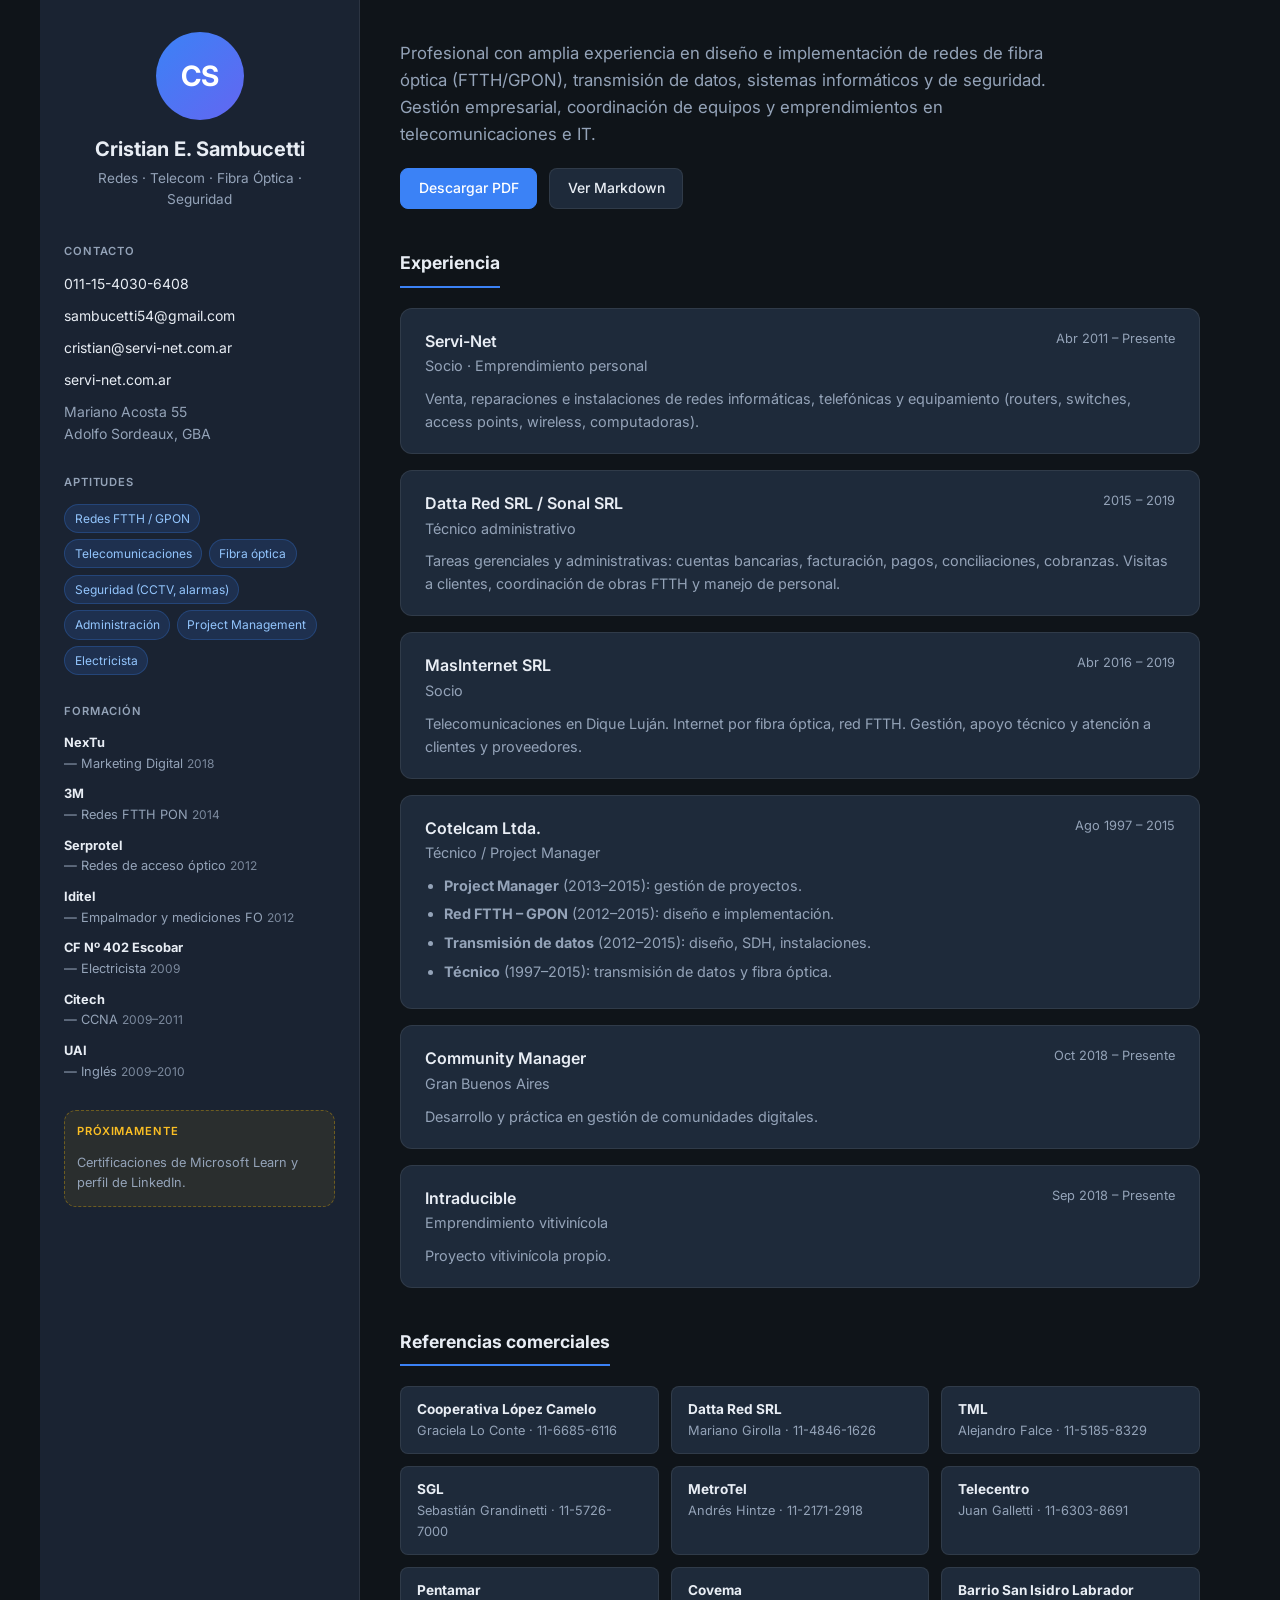
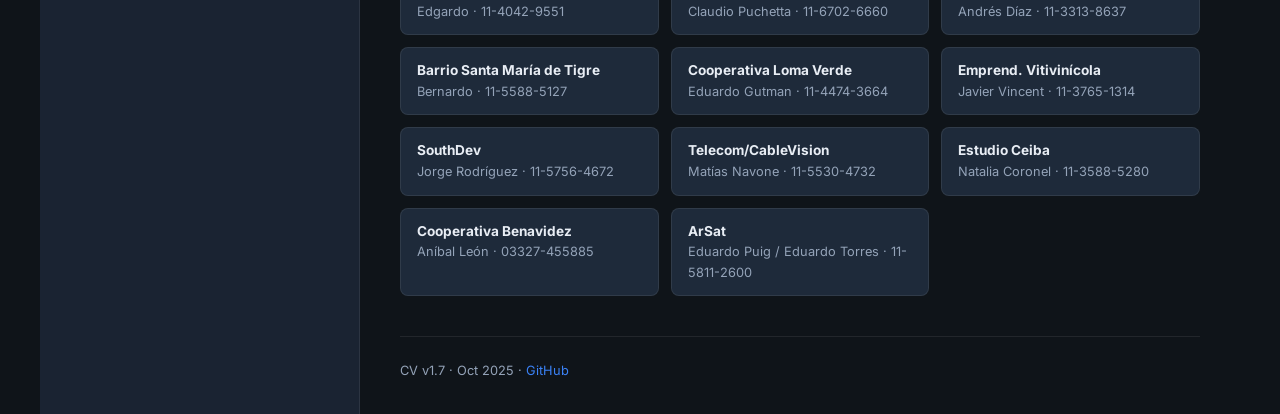
==== index.html @ 545d020e "Inicializar CV web con contenido del PDF v1.7. Sitio estático, Markdown fuente y workflow de GitHub " ====
<!DOCTYPE html>
<html lang="es">
<head>
  <meta charset="UTF-8">
  <meta name="viewport" content="width=device-width, initial-scale=1.0">
  <meta name="description" content="Curriculum Vitae de Cristian E. Sambucetti — Redes, Telecomunicaciones, Fibra Óptica">
  <title>Cristian E. Sambucetti — CV</title>
  <link rel="preconnect" href="https://fonts.googleapis.com">
  <link rel="preconnect" href="https://fonts.gstatic.com" crossorigin>
  <link href="https://fonts.googleapis.com/css2?family=Inter:wght@400;500;600;700&display=swap" rel="stylesheet">
  <link rel="stylesheet" href="styles.css">
</head>
<body>
  <div class="page">
    <aside class="sidebar">
      <header class="profile">
        <div class="avatar" aria-hidden="true">CS</div>
        <h1>Cristian E. Sambucetti</h1>
        <p class="tagline">Redes · Telecom · Fibra Óptica · Seguridad</p>
      </header>

      <section class="block">
        <h2>Contacto</h2>
        <ul class="contact-list">
          <li><a href="tel:+541140306408">011-15-4030-6408</a></li>
          <li><a href="mailto:sambucetti54@gmail.com">sambucetti54@gmail.com</a></li>
          <li><a href="mailto:cristian@servi-net.com.ar">cristian@servi-net.com.ar</a></li>
          <li><a href="https://www.servi-net.com.ar" target="_blank" rel="noopener">servi-net.com.ar</a></li>
          <li>Mariano Acosta 55<br>Adolfo Sordeaux, GBA</li>
        </ul>
      </section>

      <section class="block">
        <h2>Aptitudes</h2>
        <ul class="tags">
          <li>Redes FTTH / GPON</li>
          <li>Telecomunicaciones</li>
          <li>Fibra óptica</li>
          <li>Seguridad (CCTV, alarmas)</li>
          <li>Administración</li>
          <li>Project Management</li>
          <li>Electricista</li>
        </ul>
      </section>

      <section class="block">
        <h2>Formación</h2>
        <ul class="edu-list">
          <li><strong>NexTu</strong> — Marketing Digital <span>2018</span></li>
          <li><strong>3M</strong> — Redes FTTH PON <span>2014</span></li>
          <li><strong>Serprotel</strong> — Redes de acceso óptico <span>2012</span></li>
          <li><strong>Iditel</strong> — Empalmador y mediciones FO <span>2012</span></li>
          <li><strong>CF Nº 402 Escobar</strong> — Electricista <span>2009</span></li>
          <li><strong>Citech</strong> — CCNA <span>2009–2011</span></li>
          <li><strong>UAI</strong> — Inglés <span>2009–2010</span></li>
        </ul>
      </section>

      <section class="block pending">
        <h2>Próximamente</h2>
        <p class="note">Certificaciones de Microsoft Learn y perfil de LinkedIn.</p>
      </section>
    </aside>

    <main class="content">
      <section class="hero">
        <p class="lead">
          Profesional con amplia experiencia en diseño e implementación de redes de fibra óptica (FTTH/GPON),
          transmisión de datos, sistemas informáticos y de seguridad. Gestión empresarial, coordinación de
          equipos y emprendimientos en telecomunicaciones e IT.
        </p>
        <div class="actions">
          <a class="btn primary" href="docs/CV-Sambucetti-Cristian-v1.7.pdf" download>Descargar PDF</a>
          <a class="btn" href="cv.md">Ver Markdown</a>
        </div>
      </section>

      <section>
        <h2>Experiencia</h2>

        <article class="job">
          <div class="job-header">
            <div>
              <h3>Servi-Net</h3>
              <p class="role">Socio · Emprendimiento personal</p>
            </div>
            <time>Abr 2011 – Presente</time>
          </div>
          <p>Venta, reparaciones e instalaciones de redes informáticas, telefónicas y equipamiento (routers, switches, access points, wireless, computadoras).</p>
        </article>

        <article class="job">
          <div class="job-header">
            <div>
              <h3>Datta Red SRL / Sonal SRL</h3>
              <p class="role">Técnico administrativo</p>
            </div>
            <time>2015 – 2019</time>
          </div>
          <p>Tareas gerenciales y administrativas: cuentas bancarias, facturación, pagos, conciliaciones, cobranzas. Visitas a clientes, coordinación de obras FTTH y manejo de personal.</p>
        </article>

        <article class="job">
          <div class="job-header">
            <div>
              <h3>MasInternet SRL</h3>
              <p class="role">Socio</p>
            </div>
            <time>Abr 2016 – 2019</time>
          </div>
          <p>Telecomunicaciones en Dique Luján. Internet por fibra óptica, red FTTH. Gestión, apoyo técnico y atención a clientes y proveedores.</p>
        </article>

        <article class="job">
          <div class="job-header">
            <div>
              <h3>Cotelcam Ltda.</h3>
              <p class="role">Técnico / Project Manager</p>
            </div>
            <time>Ago 1997 – 2015</time>
          </div>
          <ul>
            <li><strong>Project Manager</strong> (2013–2015): gestión de proyectos.</li>
            <li><strong>Red FTTH – GPON</strong> (2012–2015): diseño e implementación.</li>
            <li><strong>Transmisión de datos</strong> (2012–2015): diseño, SDH, instalaciones.</li>
            <li><strong>Técnico</strong> (1997–2015): transmisión de datos y fibra óptica.</li>
          </ul>
        </article>

        <article class="job">
          <div class="job-header">
            <div>
              <h3>Community Manager</h3>
              <p class="role">Gran Buenos Aires</p>
            </div>
            <time>Oct 2018 – Presente</time>
          </div>
          <p>Desarrollo y práctica en gestión de comunidades digitales.</p>
        </article>

        <article class="job">
          <div class="job-header">
            <div>
              <h3>Intraducible</h3>
              <p class="role">Emprendimiento vitivinícola</p>
            </div>
            <time>Sep 2018 – Presente</time>
          </div>
          <p>Proyecto vitivinícola propio.</p>
        </article>
      </section>

      <section>
        <h2>Referencias comerciales</h2>
        <div class="refs-grid">
          <div><strong>Cooperativa López Camelo</strong><br>Graciela Lo Conte · 11-6685-6116</div>
          <div><strong>Datta Red SRL</strong><br>Mariano Girolla · 11-4846-1626</div>
          <div><strong>TML</strong><br>Alejandro Falce · 11-5185-8329</div>
          <div><strong>SGL</strong><br>Sebastián Grandinetti · 11-5726-7000</div>
          <div><strong>MetroTel</strong><br>Andrés Hintze · 11-2171-2918</div>
          <div><strong>Telecentro</strong><br>Juan Galletti · 11-6303-8691</div>
          <div><strong>Pentamar</strong><br>Edgardo · 11-4042-9551</div>
          <div><strong>Covema</strong><br>Claudio Puchetta · 11-6702-6660</div>
          <div><strong>Barrio San Isidro Labrador</strong><br>Andrés Díaz · 11-3313-8637</div>
          <div><strong>Barrio Santa María de Tigre</strong><br>Bernardo · 11-5588-5127</div>
          <div><strong>Cooperativa Loma Verde</strong><br>Eduardo Gutman · 11-4474-3664</div>
          <div><strong>Emprend. Vitivinícola</strong><br>Javier Vincent · 11-3765-1314</div>
          <div><strong>SouthDev</strong><br>Jorge Rodríguez · 11-5756-4672</div>
          <div><strong>Telecom/CableVision</strong><br>Matías Navone · 11-5530-4732</div>
          <div><strong>Estudio Ceiba</strong><br>Natalia Coronel · 11-3588-5280</div>
          <div><strong>Cooperativa Benavidez</strong><br>Aníbal León · 03327-455885</div>
          <div><strong>ArSat</strong><br>Eduardo Puig / Eduardo Torres · 11-5811-2600</div>
        </div>
      </section>

      <footer>
        <p>CV v1.7 · Oct 2025 · <a href="https://github.com/Servi-Net22/cv">GitHub</a></p>
      </footer>
    </main>
  </div>
</body>
</html>
---- styles.css ----
:root {
  --bg: #0f1419;
  --sidebar: #1a2332;
  --card: #1e2a3a;
  --text: #e8edf4;
  --muted: #94a3b8;
  --accent: #3b82f6;
  --accent-soft: rgba(59, 130, 246, 0.15);
  --border: rgba(255, 255, 255, 0.08);
  --radius: 12px;
}

* {
  box-sizing: border-box;
  margin: 0;
  padding: 0;
}

body {
  font-family: 'Inter', system-ui, -apple-system, sans-serif;
  background: var(--bg);
  color: var(--text);
  line-height: 1.6;
  min-height: 100vh;
}

a {
  color: var(--accent);
  text-decoration: none;
}

a:hover {
  text-decoration: underline;
}

.page {
  display: grid;
  grid-template-columns: 320px 1fr;
  min-height: 100vh;
  max-width: 1200px;
  margin: 0 auto;
}

.sidebar {
  background: var(--sidebar);
  padding: 2rem 1.5rem;
  border-right: 1px solid var(--border);
}

.profile {
  text-align: center;
  margin-bottom: 2rem;
}

.avatar {
  width: 88px;
  height: 88px;
  border-radius: 50%;
  background: linear-gradient(135deg, var(--accent), #6366f1);
  display: flex;
  align-items: center;
  justify-content: center;
  font-size: 1.75rem;
  font-weight: 700;
  margin: 0 auto 1rem;
  color: #fff;
}

.profile h1 {
  font-size: 1.25rem;
  font-weight: 700;
  line-height: 1.3;
}

.tagline {
  color: var(--muted);
  font-size: 0.85rem;
  margin-top: 0.35rem;
}

.block {
  margin-bottom: 1.75rem;
}

.block h2 {
  font-size: 0.7rem;
  text-transform: uppercase;
  letter-spacing: 0.08em;
  color: var(--muted);
  margin-bottom: 0.75rem;
  font-weight: 600;
}

.contact-list {
  list-style: none;
  font-size: 0.875rem;
}

.contact-list li {
  margin-bottom: 0.6rem;
  color: var(--muted);
}

.contact-list a {
  color: var(--text);
}

.tags {
  list-style: none;
  display: flex;
  flex-wrap: wrap;
  gap: 0.4rem;
}

.tags li {
  background: var(--accent-soft);
  color: #93c5fd;
  font-size: 0.75rem;
  padding: 0.25rem 0.6rem;
  border-radius: 999px;
  border: 1px solid rgba(59, 130, 246, 0.25);
}

.edu-list {
  list-style: none;
  font-size: 0.8rem;
}

.edu-list li {
  margin-bottom: 0.65rem;
  color: var(--muted);
}

.edu-list strong {
  color: var(--text);
  display: block;
}

.edu-list span {
  font-size: 0.75rem;
  opacity: 0.8;
}

.pending {
  padding: 0.75rem;
  background: rgba(234, 179, 8, 0.08);
  border: 1px dashed rgba(234, 179, 8, 0.35);
  border-radius: var(--radius);
}

.pending h2 {
  color: #fbbf24;
}

.note {
  font-size: 0.8rem;
  color: var(--muted);
}

.content {
  padding: 2.5rem 2.5rem 2rem;
}

.hero {
  margin-bottom: 2.5rem;
}

.lead {
  font-size: 1.05rem;
  color: var(--muted);
  max-width: 60ch;
  margin-bottom: 1.25rem;
}

.actions {
  display: flex;
  gap: 0.75rem;
  flex-wrap: wrap;
}

.btn {
  display: inline-block;
  padding: 0.55rem 1.1rem;
  border-radius: 8px;
  font-size: 0.875rem;
  font-weight: 500;
  border: 1px solid var(--border);
  color: var(--text);
  background: var(--card);
}

.btn:hover {
  background: #253347;
  text-decoration: none;
}

.btn.primary {
  background: var(--accent);
  border-color: var(--accent);
  color: #fff;
}

.btn.primary:hover {
  background: #2563eb;
}

.content > section {
  margin-bottom: 2.5rem;
}

.content h2 {
  font-size: 1.1rem;
  font-weight: 700;
  margin-bottom: 1.25rem;
  padding-bottom: 0.5rem;
  border-bottom: 2px solid var(--accent);
  display: inline-block;
}

.job {
  background: var(--card);
  border: 1px solid var(--border);
  border-radius: var(--radius);
  padding: 1.25rem 1.5rem;
  margin-bottom: 1rem;
}

.job-header {
  display: flex;
  justify-content: space-between;
  align-items: flex-start;
  gap: 1rem;
  margin-bottom: 0.6rem;
}

.job h3 {
  font-size: 1rem;
  font-weight: 600;
}

.role {
  font-size: 0.85rem;
  color: var(--muted);
}

time {
  font-size: 0.8rem;
  color: var(--muted);
  white-space: nowrap;
  flex-shrink: 0;
}

.job p,
.job ul {
  font-size: 0.9rem;
  color: var(--muted);
}

.job ul {
  padding-left: 1.2rem;
}

.job li {
  margin-bottom: 0.35rem;
}

.refs-grid {
  display: grid;
  grid-template-columns: repeat(auto-fill, minmax(220px, 1fr));
  gap: 0.75rem;
}

.refs-grid div {
  background: var(--card);
  border: 1px solid var(--border);
  border-radius: 8px;
  padding: 0.75rem 1rem;
  font-size: 0.8rem;
  color: var(--muted);
}

.refs-grid strong {
  color: var(--text);
  font-size: 0.85rem;
}

footer {
  margin-top: 2rem;
  padding-top: 1.5rem;
  border-top: 1px solid var(--border);
  font-size: 0.8rem;
  color: var(--muted);
}

@media (max-width: 860px) {
  .page {
    grid-template-columns: 1fr;
  }

  .sidebar {
    border-right: none;
    border-bottom: 1px solid var(--border);
  }

  .content {
    padding: 1.5rem;
  }

  .job-header {
    flex-direction: column;
  }
}

@media print {
  body {
    background: #fff;
    color: #111;
  }

  .sidebar {
    background: #f8fafc;
    color: #111;
  }

  .job,
  .refs-grid div {
    break-inside: avoid;
  }

  .actions {
    display: none;
  }
}
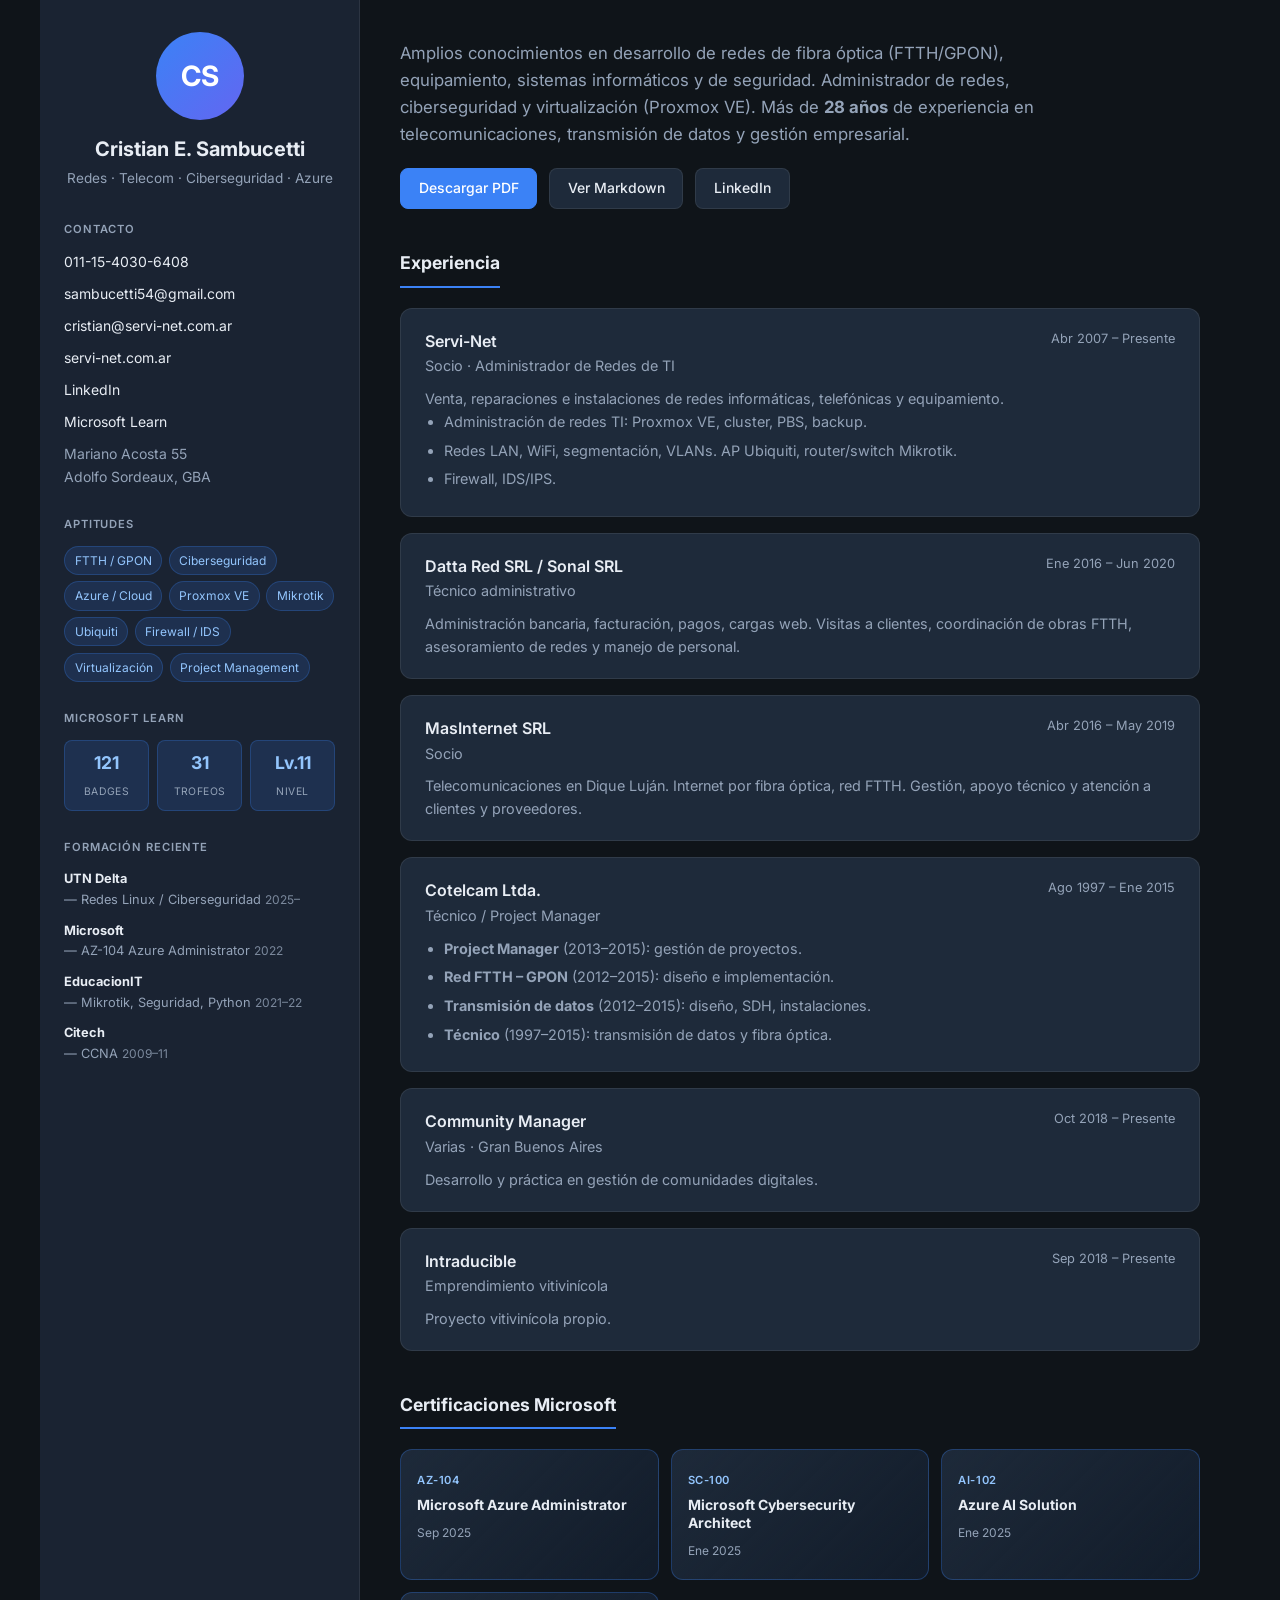
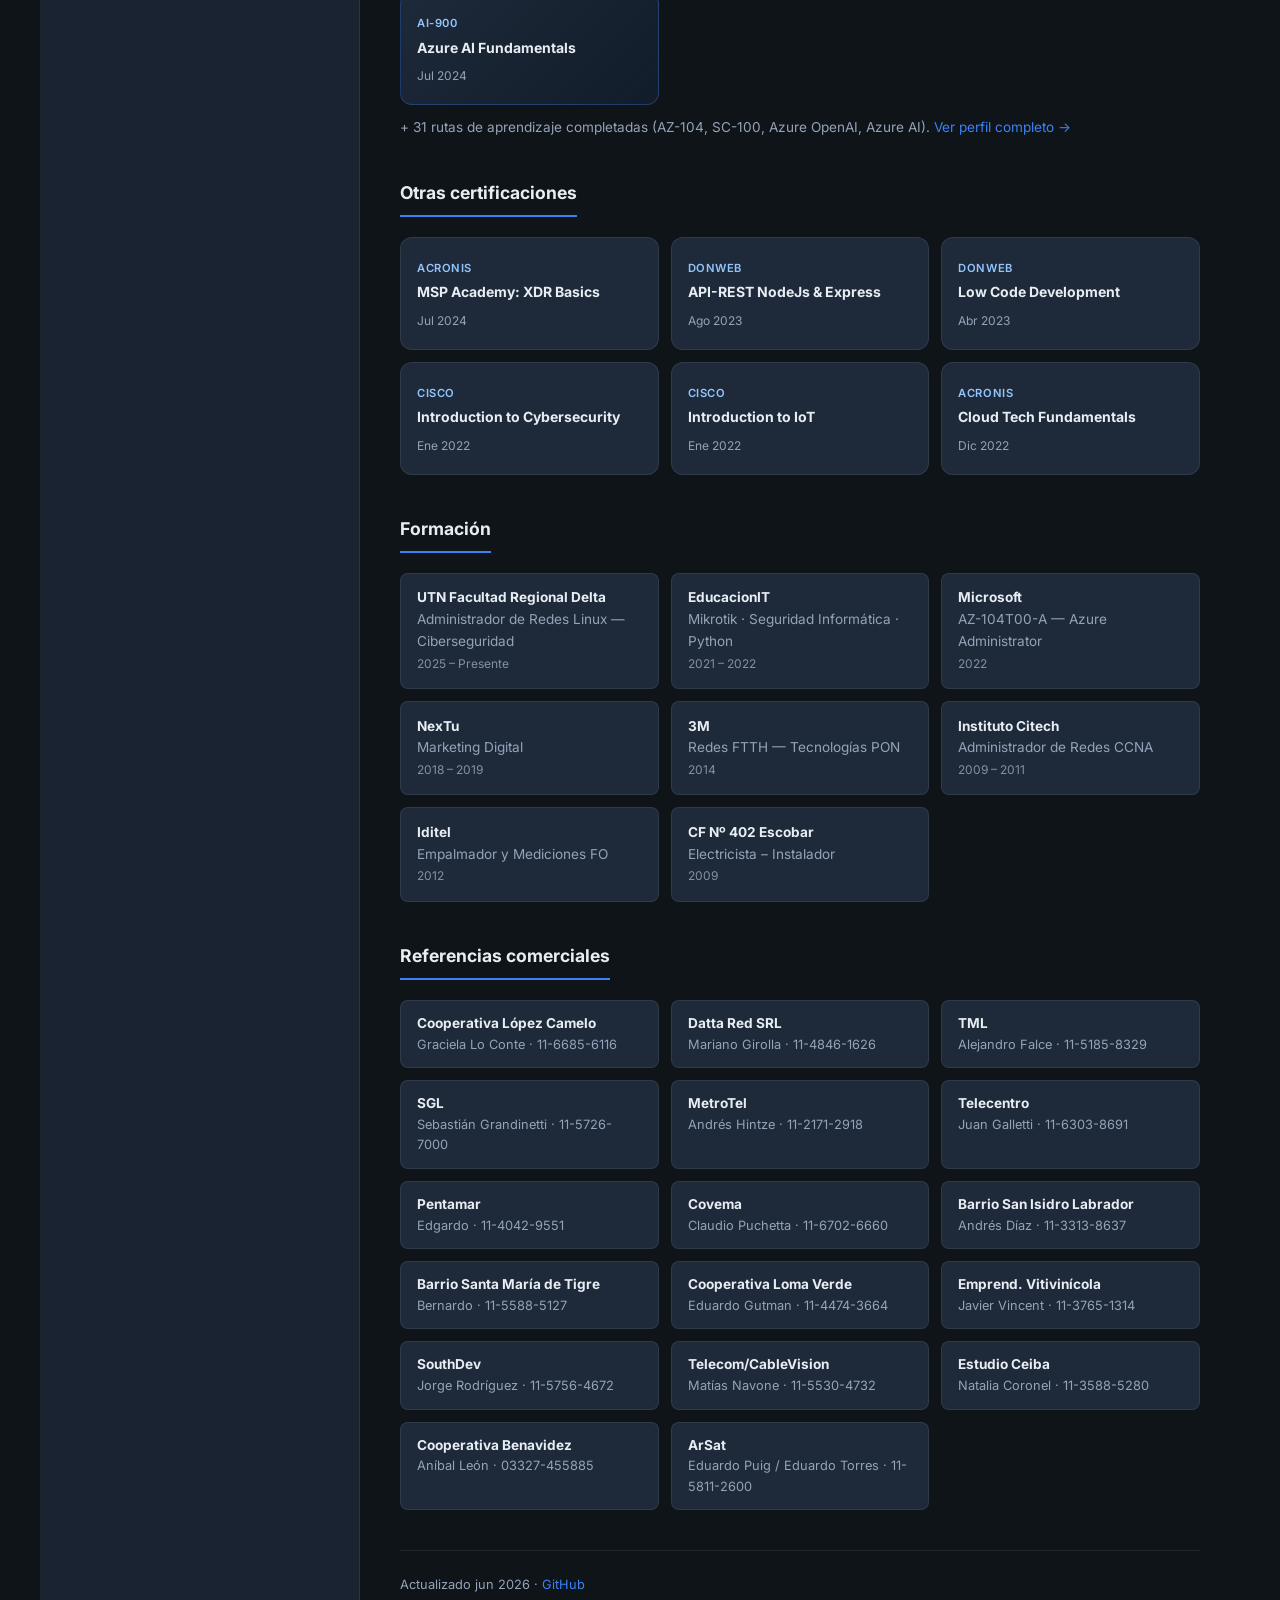
==== commit 1235de2b: "Actualizar CV con datos de LinkedIn y Microsoft Learn. Incluye experiencia corregida, certificacione" ====
--- a/index.html
+++ b/index.html
@@ -3,7 +3,7 @@
 <head>
   <meta charset="UTF-8">
   <meta name="viewport" content="width=device-width, initial-scale=1.0">
-  <meta name="description" content="Curriculum Vitae de Cristian E. Sambucetti — Redes, Telecomunicaciones, Fibra Óptica">
+  <meta name="description" content="Curriculum Vitae de Cristian E. Sambucetti — Redes, Telecomunicaciones, Ciberseguridad, Azure">
   <title>Cristian E. Sambucetti — CV</title>
   <link rel="preconnect" href="https://fonts.googleapis.com">
   <link rel="preconnect" href="https://fonts.gstatic.com" crossorigin>
@@ -16,7 +16,7 @@
       <header class="profile">
         <div class="avatar" aria-hidden="true">CS</div>
         <h1>Cristian E. Sambucetti</h1>
-        <p class="tagline">Redes · Telecom · Fibra Óptica · Seguridad</p>
+        <p class="tagline">Redes · Telecom · Ciberseguridad · Azure</p>
       </header>
 
       <section class="block">
@@ -26,6 +26,8 @@
           <li><a href="mailto:sambucetti54@gmail.com">sambucetti54@gmail.com</a></li>
           <li><a href="mailto:cristian@servi-net.com.ar">cristian@servi-net.com.ar</a></li>
           <li><a href="https://www.servi-net.com.ar" target="_blank" rel="noopener">servi-net.com.ar</a></li>
+          <li><a href="https://www.linkedin.com/in/cristian-sambucetti-06586041/" target="_blank" rel="noopener">LinkedIn</a></li>
+          <li><a href="https://learn.microsoft.com/en-us/users/cristiansambucetti-1526/credentials" target="_blank" rel="noopener">Microsoft Learn</a></li>
           <li>Mariano Acosta 55<br>Adolfo Sordeaux, GBA</li>
         </ul>
       </section>
@@ -33,45 +35,50 @@
       <section class="block">
         <h2>Aptitudes</h2>
         <ul class="tags">
-          <li>Redes FTTH / GPON</li>
-          <li>Telecomunicaciones</li>
-          <li>Fibra óptica</li>
-          <li>Seguridad (CCTV, alarmas)</li>
-          <li>Administración</li>
+          <li>FTTH / GPON</li>
+          <li>Ciberseguridad</li>
+          <li>Azure / Cloud</li>
+          <li>Proxmox VE</li>
+          <li>Mikrotik</li>
+          <li>Ubiquiti</li>
+          <li>Firewall / IDS</li>
+          <li>Virtualización</li>
           <li>Project Management</li>
-          <li>Electricista</li>
         </ul>
       </section>
 
+      <section class="block ms-stats">
+        <h2>Microsoft Learn</h2>
+        <div class="stats-row">
+          <div><strong>121</strong><span>Badges</span></div>
+          <div><strong>31</strong><span>Trofeos</span></div>
+          <div><strong>Lv.11</strong><span>Nivel</span></div>
+        </div>
+      </section>
+
       <section class="block">
-        <h2>Formación</h2>
+        <h2>Formación reciente</h2>
         <ul class="edu-list">
-          <li><strong>NexTu</strong> — Marketing Digital <span>2018</span></li>
-          <li><strong>3M</strong> — Redes FTTH PON <span>2014</span></li>
-          <li><strong>Serprotel</strong> — Redes de acceso óptico <span>2012</span></li>
-          <li><strong>Iditel</strong> — Empalmador y mediciones FO <span>2012</span></li>
-          <li><strong>CF Nº 402 Escobar</strong> — Electricista <span>2009</span></li>
-          <li><strong>Citech</strong> — CCNA <span>2009–2011</span></li>
-          <li><strong>UAI</strong> — Inglés <span>2009–2010</span></li>
+          <li><strong>UTN Delta</strong> — Redes Linux / Ciberseguridad <span>2025–</span></li>
+          <li><strong>Microsoft</strong> — AZ-104 Azure Administrator <span>2022</span></li>
+          <li><strong>EducacionIT</strong> — Mikrotik, Seguridad, Python <span>2021–22</span></li>
+          <li><strong>Citech</strong> — CCNA <span>2009–11</span></li>
         </ul>
-      </section>
-
-      <section class="block pending">
-        <h2>Próximamente</h2>
-        <p class="note">Certificaciones de Microsoft Learn y perfil de LinkedIn.</p>
       </section>
     </aside>
 
     <main class="content">
       <section class="hero">
         <p class="lead">
-          Profesional con amplia experiencia en diseño e implementación de redes de fibra óptica (FTTH/GPON),
-          transmisión de datos, sistemas informáticos y de seguridad. Gestión empresarial, coordinación de
-          equipos y emprendimientos en telecomunicaciones e IT.
+          Amplios conocimientos en desarrollo de redes de fibra óptica (FTTH/GPON), equipamiento,
+          sistemas informáticos y de seguridad. Administrador de redes, ciberseguridad y
+          virtualización (Proxmox VE). Más de <strong>28 años</strong> de experiencia en
+          telecomunicaciones, transmisión de datos y gestión empresarial.
         </p>
         <div class="actions">
           <a class="btn primary" href="docs/CV-Sambucetti-Cristian-v1.7.pdf" download>Descargar PDF</a>
           <a class="btn" href="cv.md">Ver Markdown</a>
+          <a class="btn" href="https://www.linkedin.com/in/cristian-sambucetti-06586041/" target="_blank" rel="noopener">LinkedIn</a>
         </div>
       </section>
 
@@ -82,11 +89,16 @@
           <div class="job-header">
             <div>
               <h3>Servi-Net</h3>
-              <p class="role">Socio · Emprendimiento personal</p>
-            </div>
-            <time>Abr 2011 – Presente</time>
-          </div>
-          <p>Venta, reparaciones e instalaciones de redes informáticas, telefónicas y equipamiento (routers, switches, access points, wireless, computadoras).</p>
+              <p class="role">Socio · Administrador de Redes de TI</p>
+            </div>
+            <time>Abr 2007 – Presente</time>
+          </div>
+          <p>Venta, reparaciones e instalaciones de redes informáticas, telefónicas y equipamiento.</p>
+          <ul>
+            <li>Administración de redes TI: Proxmox VE, cluster, PBS, backup.</li>
+            <li>Redes LAN, WiFi, segmentación, VLANs. AP Ubiquiti, router/switch Mikrotik.</li>
+            <li>Firewall, IDS/IPS.</li>
+          </ul>
         </article>
 
         <article class="job">
@@ -95,9 +107,9 @@
               <h3>Datta Red SRL / Sonal SRL</h3>
               <p class="role">Técnico administrativo</p>
             </div>
-            <time>2015 – 2019</time>
-          </div>
-          <p>Tareas gerenciales y administrativas: cuentas bancarias, facturación, pagos, conciliaciones, cobranzas. Visitas a clientes, coordinación de obras FTTH y manejo de personal.</p>
+            <time>Ene 2016 – Jun 2020</time>
+          </div>
+          <p>Administración bancaria, facturación, pagos, cargas web. Visitas a clientes, coordinación de obras FTTH, asesoramiento de redes y manejo de personal.</p>
         </article>
 
         <article class="job">
@@ -106,7 +118,7 @@
               <h3>MasInternet SRL</h3>
               <p class="role">Socio</p>
             </div>
-            <time>Abr 2016 – 2019</time>
+            <time>Abr 2016 – May 2019</time>
           </div>
           <p>Telecomunicaciones en Dique Luján. Internet por fibra óptica, red FTTH. Gestión, apoyo técnico y atención a clientes y proveedores.</p>
         </article>
@@ -117,7 +129,7 @@
               <h3>Cotelcam Ltda.</h3>
               <p class="role">Técnico / Project Manager</p>
             </div>
-            <time>Ago 1997 – 2015</time>
+            <time>Ago 1997 – Ene 2015</time>
           </div>
           <ul>
             <li><strong>Project Manager</strong> (2013–2015): gestión de proyectos.</li>
@@ -131,7 +143,7 @@
           <div class="job-header">
             <div>
               <h3>Community Manager</h3>
-              <p class="role">Gran Buenos Aires</p>
+              <p class="role">Varias · Gran Buenos Aires</p>
             </div>
             <time>Oct 2018 – Presente</time>
           </div>
@@ -148,6 +160,86 @@
           </div>
           <p>Proyecto vitivinícola propio.</p>
         </article>
+      </section>
+
+      <section>
+        <h2>Certificaciones Microsoft</h2>
+        <div class="certs-grid">
+          <a class="cert-card highlight" href="https://learn.microsoft.com/en-us/training/courses/az-104t00/" target="_blank" rel="noopener">
+            <span class="cert-code">AZ-104</span>
+            <strong>Microsoft Azure Administrator</strong>
+            <time>Sep 2025</time>
+          </a>
+          <a class="cert-card highlight" href="https://learn.microsoft.com/en-us/training/courses/sc-100t00/" target="_blank" rel="noopener">
+            <span class="cert-code">SC-100</span>
+            <strong>Microsoft Cybersecurity Architect</strong>
+            <time>Ene 2025</time>
+          </a>
+          <div class="cert-card highlight">
+            <span class="cert-code">AI-102</span>
+            <strong>Azure AI Solution</strong>
+            <time>Ene 2025</time>
+          </div>
+          <div class="cert-card highlight">
+            <span class="cert-code">AI-900</span>
+            <strong>Azure AI Fundamentals</strong>
+            <time>Jul 2024</time>
+          </div>
+        </div>
+        <p class="cert-note">
+          + 31 rutas de aprendizaje completadas (AZ-104, SC-100, Azure OpenAI, Azure AI).
+          <a href="https://learn.microsoft.com/en-us/users/cristiansambucetti-1526/credentials" target="_blank" rel="noopener">Ver perfil completo →</a>
+        </p>
+      </section>
+
+      <section>
+        <h2>Otras certificaciones</h2>
+        <div class="certs-grid">
+          <a class="cert-card" href="https://credly.com/badges/1c19bc41-0a4b-45e4-a6f5-a4502fd6d61e" target="_blank" rel="noopener">
+            <span class="cert-issuer">Acronis</span>
+            <strong>MSP Academy: XDR Basics</strong>
+            <time>Jul 2024</time>
+          </a>
+          <a class="cert-card" href="https://certificados.donweb.com/72/72_sambucetti54@gmail.com" target="_blank" rel="noopener">
+            <span class="cert-issuer">DonWeb</span>
+            <strong>API-REST NodeJs & Express</strong>
+            <time>Ago 2023</time>
+          </a>
+          <a class="cert-card" href="https://guias.donweb.com/certificados-curso-lowcode-2023/cristian_servi-net_com_ar" target="_blank" rel="noopener">
+            <span class="cert-issuer">DonWeb</span>
+            <strong>Low Code Development</strong>
+            <time>Abr 2023</time>
+          </a>
+          <a class="cert-card" href="https://credly.com/badges/551f6952-0288-4b42-8426-ffd472d4c6e8" target="_blank" rel="noopener">
+            <span class="cert-issuer">Cisco</span>
+            <strong>Introduction to Cybersecurity</strong>
+            <time>Ene 2022</time>
+          </a>
+          <a class="cert-card" href="https://credly.com/badges/6bb14b50-0c98-444e-a4c4-e3c01f513e42" target="_blank" rel="noopener">
+            <span class="cert-issuer">Cisco</span>
+            <strong>Introduction to IoT</strong>
+            <time>Ene 2022</time>
+          </a>
+          <a class="cert-card" href="https://credly.com/badges/fcad01b2-a14e-45da-a7a8-20e4157d7c82" target="_blank" rel="noopener">
+            <span class="cert-issuer">Acronis</span>
+            <strong>Cloud Tech Fundamentals</strong>
+            <time>Dic 2022</time>
+          </a>
+        </div>
+      </section>
+
+      <section>
+        <h2>Formación</h2>
+        <div class="edu-grid">
+          <div><strong>UTN Facultad Regional Delta</strong><br>Administrador de Redes Linux — Ciberseguridad<br><time>2025 – Presente</time></div>
+          <div><strong>EducacionIT</strong><br>Mikrotik · Seguridad Informática · Python<br><time>2021 – 2022</time></div>
+          <div><strong>Microsoft</strong><br>AZ-104T00-A — Azure Administrator<br><time>2022</time></div>
+          <div><strong>NexTu</strong><br>Marketing Digital<br><time>2018 – 2019</time></div>
+          <div><strong>3M</strong><br>Redes FTTH — Tecnologías PON<br><time>2014</time></div>
+          <div><strong>Instituto Citech</strong><br>Administrador de Redes CCNA<br><time>2009 – 2011</time></div>
+          <div><strong>Iditel</strong><br>Empalmador y Mediciones FO<br><time>2012</time></div>
+          <div><strong>CF Nº 402 Escobar</strong><br>Electricista – Instalador<br><time>2009</time></div>
+        </div>
       </section>
 
       <section>
@@ -174,7 +266,7 @@
       </section>
 
       <footer>
-        <p>CV v1.7 · Oct 2025 · <a href="https://github.com/Servi-Net22/cv">GitHub</a></p>
+        <p>Actualizado jun 2026 · <a href="https://github.com/Servi-Net22/cv">GitHub</a></p>
       </footer>
     </main>
   </div>
--- a/styles.css
+++ b/styles.css
@@ -157,6 +157,112 @@
   color: var(--muted);
 }
 
+.ms-stats .stats-row {
+  display: flex;
+  gap: 0.5rem;
+}
+
+.ms-stats .stats-row div {
+  flex: 1;
+  text-align: center;
+  background: var(--accent-soft);
+  border: 1px solid rgba(59, 130, 246, 0.25);
+  border-radius: 8px;
+  padding: 0.5rem 0.25rem;
+}
+
+.ms-stats .stats-row strong {
+  display: block;
+  font-size: 1.1rem;
+  color: #93c5fd;
+}
+
+.ms-stats .stats-row span {
+  font-size: 0.65rem;
+  color: var(--muted);
+  text-transform: uppercase;
+  letter-spacing: 0.04em;
+}
+
+.certs-grid {
+  display: grid;
+  grid-template-columns: repeat(auto-fill, minmax(200px, 1fr));
+  gap: 0.75rem;
+  margin-bottom: 0.75rem;
+}
+
+.cert-card {
+  display: block;
+  background: var(--card);
+  border: 1px solid var(--border);
+  border-radius: var(--radius);
+  padding: 1rem;
+  color: inherit;
+  transition: border-color 0.15s;
+}
+
+.cert-card:hover {
+  border-color: rgba(59, 130, 246, 0.4);
+  text-decoration: none;
+}
+
+.cert-card.highlight {
+  border-color: rgba(59, 130, 246, 0.3);
+  background: linear-gradient(135deg, var(--card), rgba(59, 130, 246, 0.08));
+}
+
+.cert-code,
+.cert-issuer {
+  display: inline-block;
+  font-size: 0.7rem;
+  font-weight: 600;
+  text-transform: uppercase;
+  letter-spacing: 0.05em;
+  color: #93c5fd;
+  margin-bottom: 0.35rem;
+}
+
+.cert-card strong {
+  display: block;
+  font-size: 0.875rem;
+  margin-bottom: 0.35rem;
+  line-height: 1.3;
+}
+
+.cert-card time {
+  font-size: 0.75rem;
+  color: var(--muted);
+}
+
+.cert-note {
+  font-size: 0.85rem;
+  color: var(--muted);
+}
+
+.edu-grid {
+  display: grid;
+  grid-template-columns: repeat(auto-fill, minmax(240px, 1fr));
+  gap: 0.75rem;
+}
+
+.edu-grid div {
+  background: var(--card);
+  border: 1px solid var(--border);
+  border-radius: 8px;
+  padding: 0.85rem 1rem;
+  font-size: 0.85rem;
+  color: var(--muted);
+}
+
+.edu-grid strong {
+  color: var(--text);
+}
+
+.edu-grid time {
+  font-size: 0.75rem;
+  opacity: 0.85;
+}
+
 .content {
   padding: 2.5rem 2.5rem 2rem;
 }
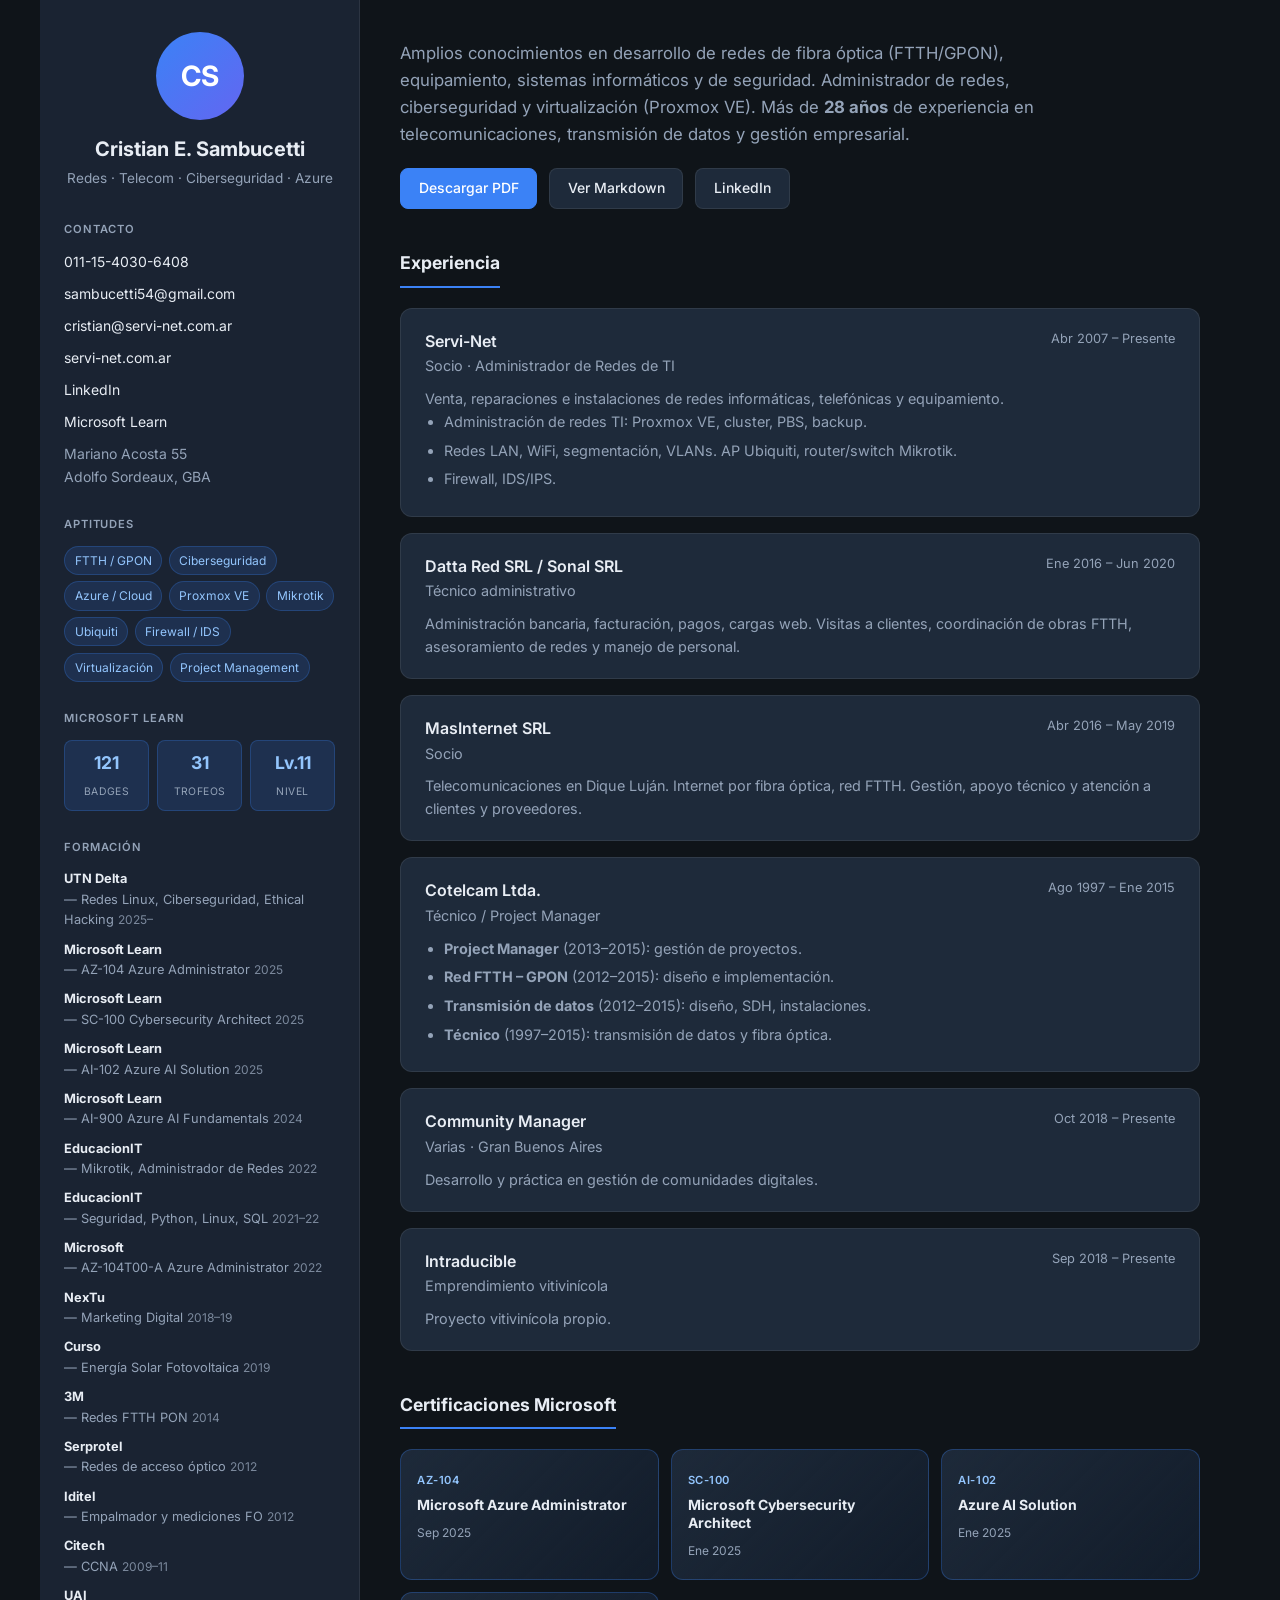
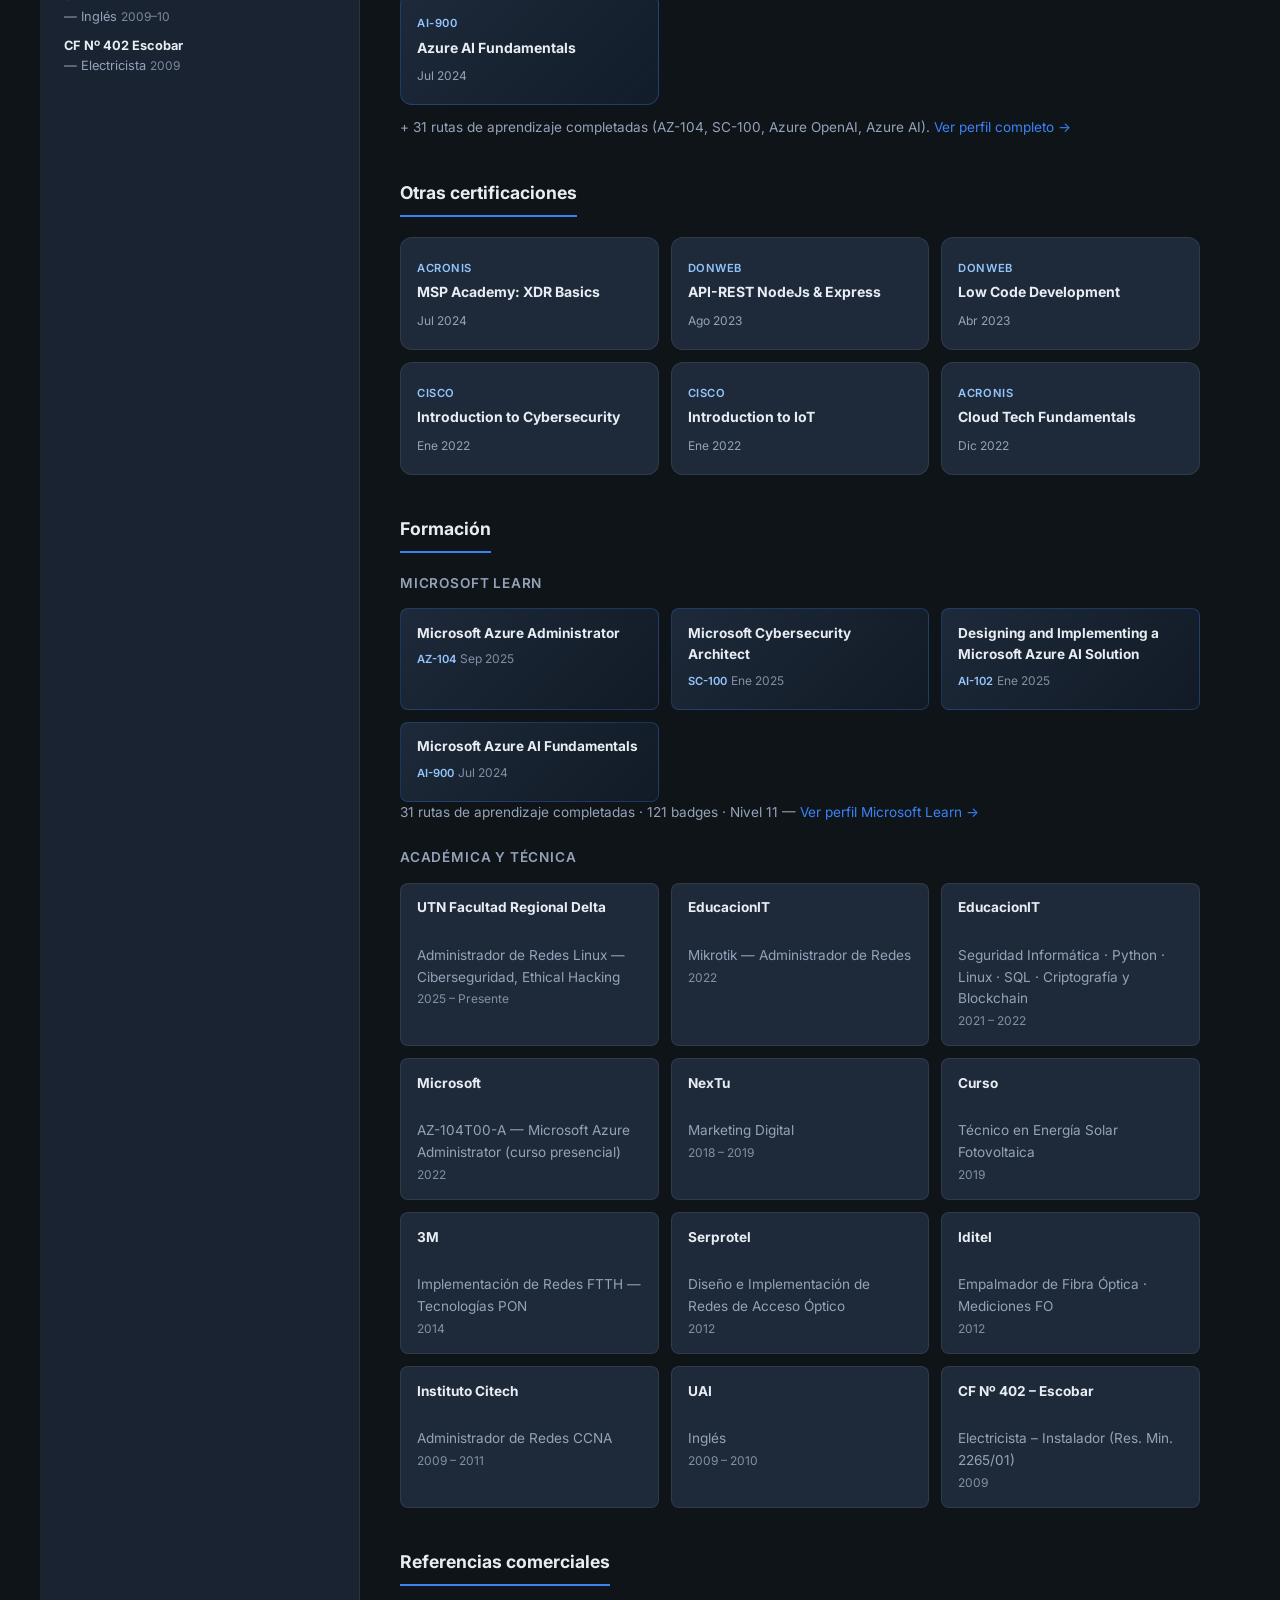
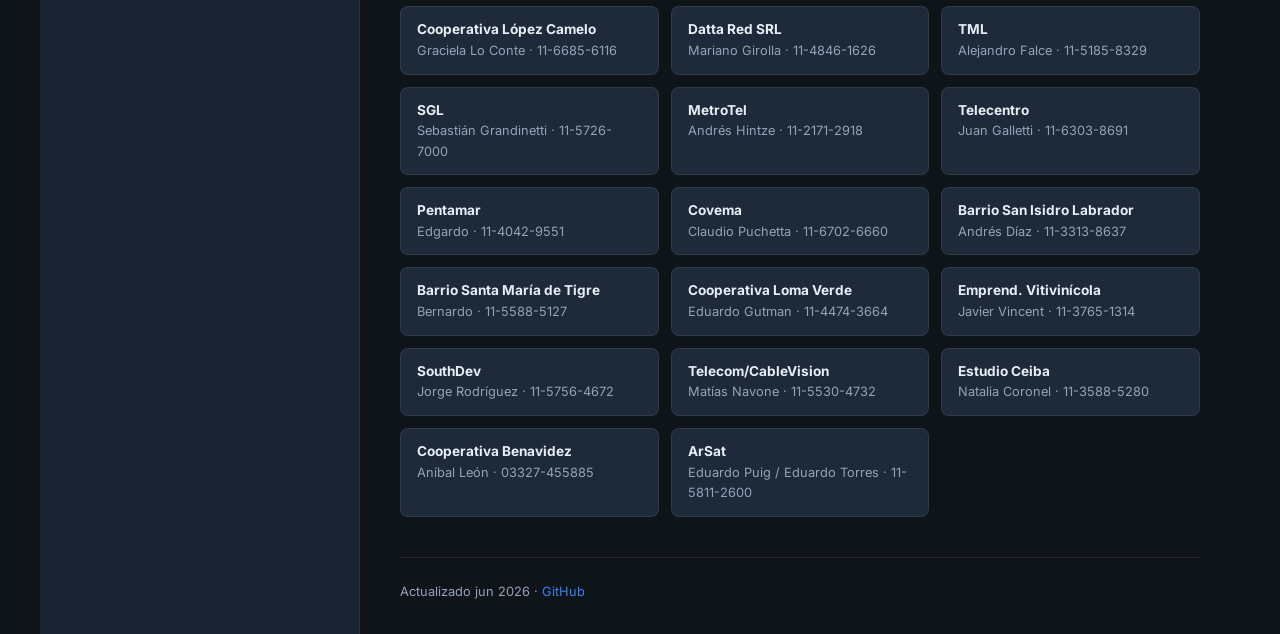
==== commit 47bf1dce: "Completar formación con LinkedIn y cursos Microsoft Learn. Sidebar y sección principal incluyen UTN," ====
--- a/index.html
+++ b/index.html
@@ -57,12 +57,24 @@
       </section>
 
       <section class="block">
-        <h2>Formación reciente</h2>
+        <h2>Formación</h2>
         <ul class="edu-list">
-          <li><strong>UTN Delta</strong> — Redes Linux / Ciberseguridad <span>2025–</span></li>
-          <li><strong>Microsoft</strong> — AZ-104 Azure Administrator <span>2022</span></li>
-          <li><strong>EducacionIT</strong> — Mikrotik, Seguridad, Python <span>2021–22</span></li>
+          <li><strong>UTN Delta</strong> — Redes Linux, Ciberseguridad, Ethical Hacking <span>2025–</span></li>
+          <li><strong>Microsoft Learn</strong> — AZ-104 Azure Administrator <span>2025</span></li>
+          <li><strong>Microsoft Learn</strong> — SC-100 Cybersecurity Architect <span>2025</span></li>
+          <li><strong>Microsoft Learn</strong> — AI-102 Azure AI Solution <span>2025</span></li>
+          <li><strong>Microsoft Learn</strong> — AI-900 Azure AI Fundamentals <span>2024</span></li>
+          <li><strong>EducacionIT</strong> — Mikrotik, Administrador de Redes <span>2022</span></li>
+          <li><strong>EducacionIT</strong> — Seguridad, Python, Linux, SQL <span>2021–22</span></li>
+          <li><strong>Microsoft</strong> — AZ-104T00-A Azure Administrator <span>2022</span></li>
+          <li><strong>NexTu</strong> — Marketing Digital <span>2018–19</span></li>
+          <li><strong>Curso</strong> — Energía Solar Fotovoltaica <span>2019</span></li>
+          <li><strong>3M</strong> — Redes FTTH PON <span>2014</span></li>
+          <li><strong>Serprotel</strong> — Redes de acceso óptico <span>2012</span></li>
+          <li><strong>Iditel</strong> — Empalmador y mediciones FO <span>2012</span></li>
           <li><strong>Citech</strong> — CCNA <span>2009–11</span></li>
+          <li><strong>UAI</strong> — Inglés <span>2009–10</span></li>
+          <li><strong>CF Nº 402 Escobar</strong> — Electricista <span>2009</span></li>
         </ul>
       </section>
     </aside>
@@ -230,15 +242,49 @@
 
       <section>
         <h2>Formación</h2>
+
+        <h3 class="subsection">Microsoft Learn</h3>
         <div class="edu-grid">
-          <div><strong>UTN Facultad Regional Delta</strong><br>Administrador de Redes Linux — Ciberseguridad<br><time>2025 – Presente</time></div>
-          <div><strong>EducacionIT</strong><br>Mikrotik · Seguridad Informática · Python<br><time>2021 – 2022</time></div>
-          <div><strong>Microsoft</strong><br>AZ-104T00-A — Azure Administrator<br><time>2022</time></div>
-          <div><strong>NexTu</strong><br>Marketing Digital<br><time>2018 – 2019</time></div>
-          <div><strong>3M</strong><br>Redes FTTH — Tecnologías PON<br><time>2014</time></div>
-          <div><strong>Instituto Citech</strong><br>Administrador de Redes CCNA<br><time>2009 – 2011</time></div>
-          <div><strong>Iditel</strong><br>Empalmador y Mediciones FO<br><time>2012</time></div>
-          <div><strong>CF Nº 402 Escobar</strong><br>Electricista – Instalador<br><time>2009</time></div>
+          <a class="edu-card ms" href="https://learn.microsoft.com/en-us/training/courses/az-104t00/" target="_blank" rel="noopener">
+            <strong>Microsoft Azure Administrator</strong>
+            <span class="edu-code">AZ-104</span>
+            <time>Sep 2025</time>
+          </a>
+          <a class="edu-card ms" href="https://learn.microsoft.com/en-us/training/courses/sc-100t00/" target="_blank" rel="noopener">
+            <strong>Microsoft Cybersecurity Architect</strong>
+            <span class="edu-code">SC-100</span>
+            <time>Ene 2025</time>
+          </a>
+          <div class="edu-card ms">
+            <strong>Designing and Implementing a Microsoft Azure AI Solution</strong>
+            <span class="edu-code">AI-102</span>
+            <time>Ene 2025</time>
+          </div>
+          <div class="edu-card ms">
+            <strong>Microsoft Azure AI Fundamentals</strong>
+            <span class="edu-code">AI-900</span>
+            <time>Jul 2024</time>
+          </div>
+        </div>
+        <p class="cert-note">
+          31 rutas de aprendizaje completadas · 121 badges · Nivel 11 —
+          <a href="https://learn.microsoft.com/en-us/users/cristiansambucetti-1526/credentials" target="_blank" rel="noopener">Ver perfil Microsoft Learn →</a>
+        </p>
+
+        <h3 class="subsection">Académica y técnica</h3>
+        <div class="edu-grid">
+          <div class="edu-card"><strong>UTN Facultad Regional Delta</strong><br>Administrador de Redes Linux — Ciberseguridad, Ethical Hacking<br><time>2025 – Presente</time></div>
+          <div class="edu-card"><strong>EducacionIT</strong><br>Mikrotik — Administrador de Redes<br><time>2022</time></div>
+          <div class="edu-card"><strong>EducacionIT</strong><br>Seguridad Informática · Python · Linux · SQL · Criptografía y Blockchain<br><time>2021 – 2022</time></div>
+          <div class="edu-card"><strong>Microsoft</strong><br>AZ-104T00-A — Microsoft Azure Administrator (curso presencial)<br><time>2022</time></div>
+          <div class="edu-card"><strong>NexTu</strong><br>Marketing Digital<br><time>2018 – 2019</time></div>
+          <div class="edu-card"><strong>Curso</strong><br>Técnico en Energía Solar Fotovoltaica<br><time>2019</time></div>
+          <div class="edu-card"><strong>3M</strong><br>Implementación de Redes FTTH — Tecnologías PON<br><time>2014</time></div>
+          <div class="edu-card"><strong>Serprotel</strong><br>Diseño e Implementación de Redes de Acceso Óptico<br><time>2012</time></div>
+          <div class="edu-card"><strong>Iditel</strong><br>Empalmador de Fibra Óptica · Mediciones FO<br><time>2012</time></div>
+          <div class="edu-card"><strong>Instituto Citech</strong><br>Administrador de Redes CCNA<br><time>2009 – 2011</time></div>
+          <div class="edu-card"><strong>UAI</strong><br>Inglés<br><time>2009 – 2010</time></div>
+          <div class="edu-card"><strong>CF Nº 402 – Escobar</strong><br>Electricista – Instalador (Res. Min. 2265/01)<br><time>2009</time></div>
         </div>
       </section>
 
--- a/styles.css
+++ b/styles.css
@@ -245,7 +245,21 @@
   gap: 0.75rem;
 }
 
-.edu-grid div {
+.subsection {
+  font-size: 0.85rem;
+  font-weight: 600;
+  color: var(--muted);
+  text-transform: uppercase;
+  letter-spacing: 0.06em;
+  margin: 1.5rem 0 0.85rem;
+}
+
+.subsection:first-of-type {
+  margin-top: 0;
+}
+
+.edu-card {
+  display: block;
   background: var(--card);
   border: 1px solid var(--border);
   border-radius: 8px;
@@ -254,13 +268,42 @@
   color: var(--muted);
 }
 
-.edu-grid strong {
-  color: var(--text);
-}
-
-.edu-grid time {
+a.edu-card {
+  color: inherit;
+  transition: border-color 0.15s;
+}
+
+a.edu-card:hover {
+  border-color: rgba(59, 130, 246, 0.4);
+  text-decoration: none;
+}
+
+.edu-card.ms {
+  border-color: rgba(59, 130, 246, 0.25);
+  background: linear-gradient(135deg, var(--card), rgba(59, 130, 246, 0.06));
+}
+
+.edu-card strong {
+  color: var(--text);
+  display: block;
+  margin-bottom: 0.25rem;
+}
+
+.edu-code {
+  display: inline-block;
+  font-size: 0.7rem;
+  font-weight: 600;
+  color: #93c5fd;
+  margin-bottom: 0.25rem;
+}
+
+.edu-card time {
   font-size: 0.75rem;
   opacity: 0.85;
+}
+
+.edu-list li {
+  margin-bottom: 0.55rem;
 }
 
 .content {
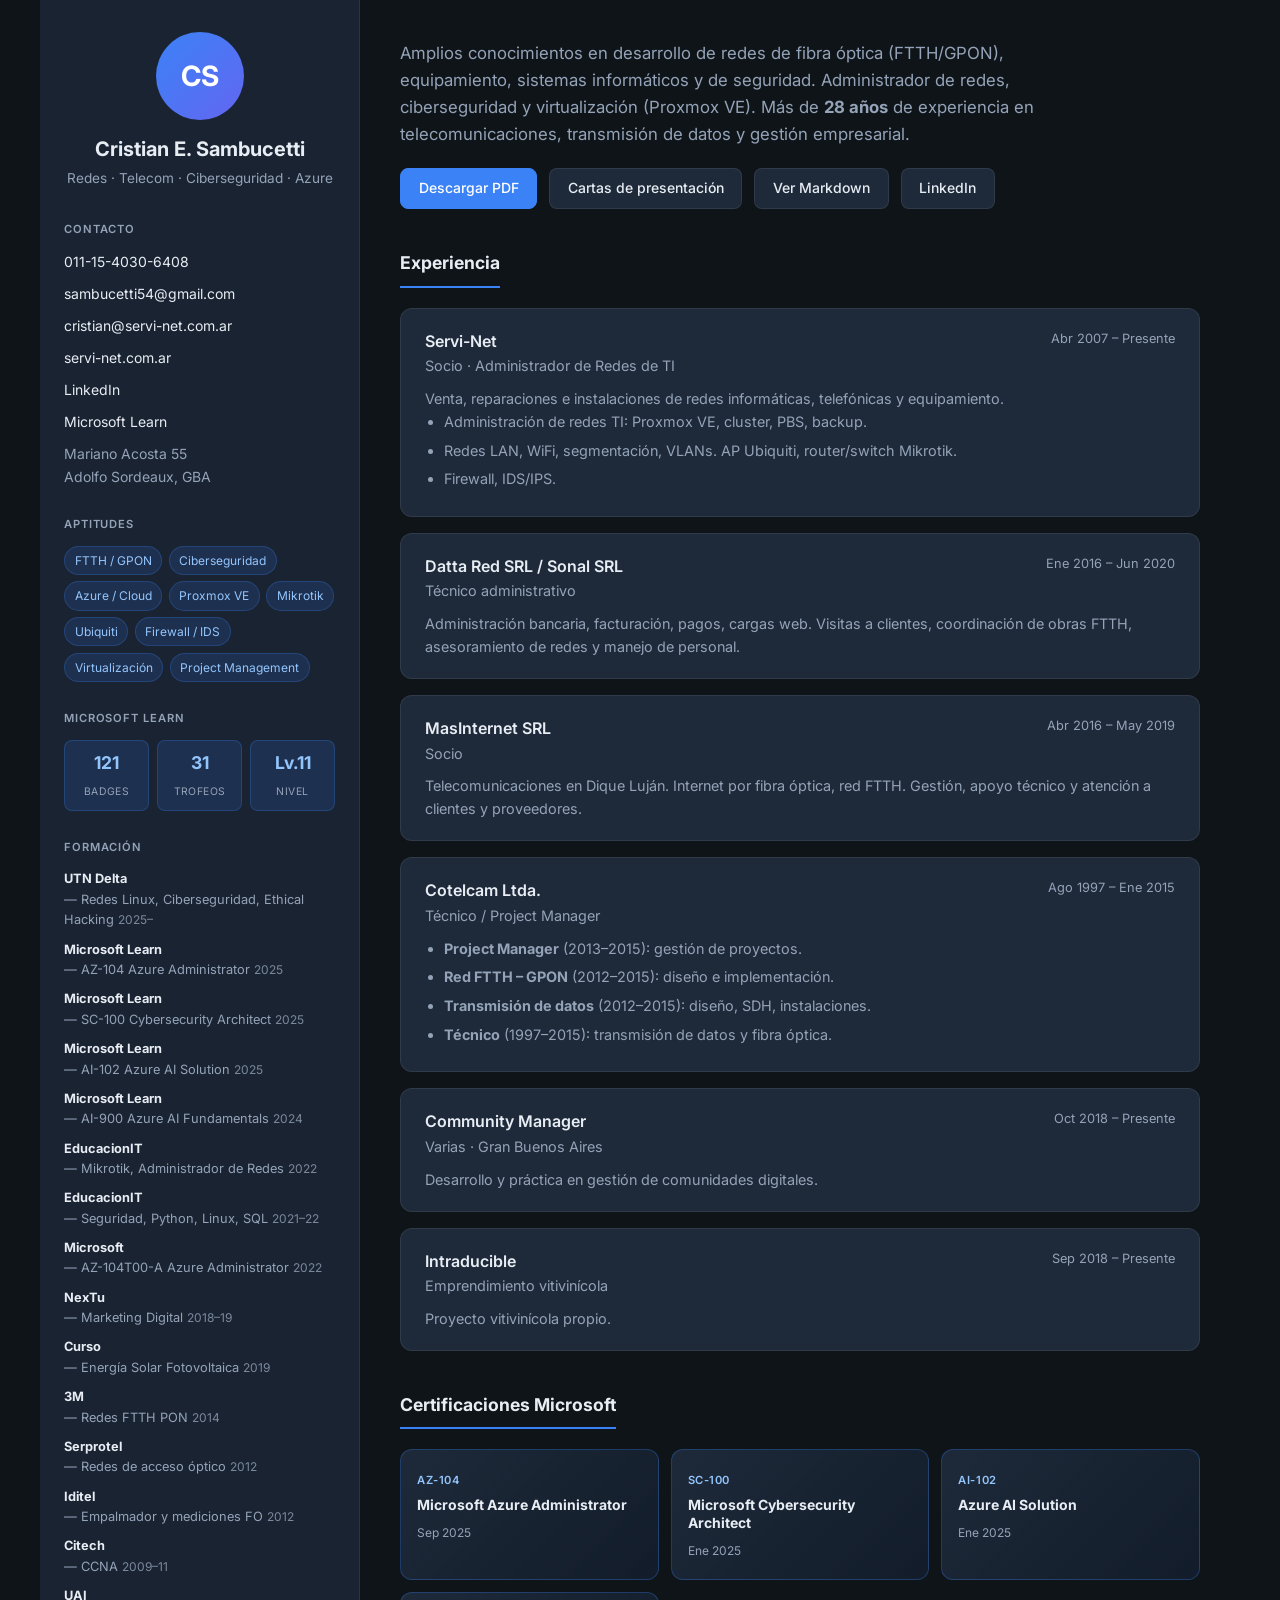
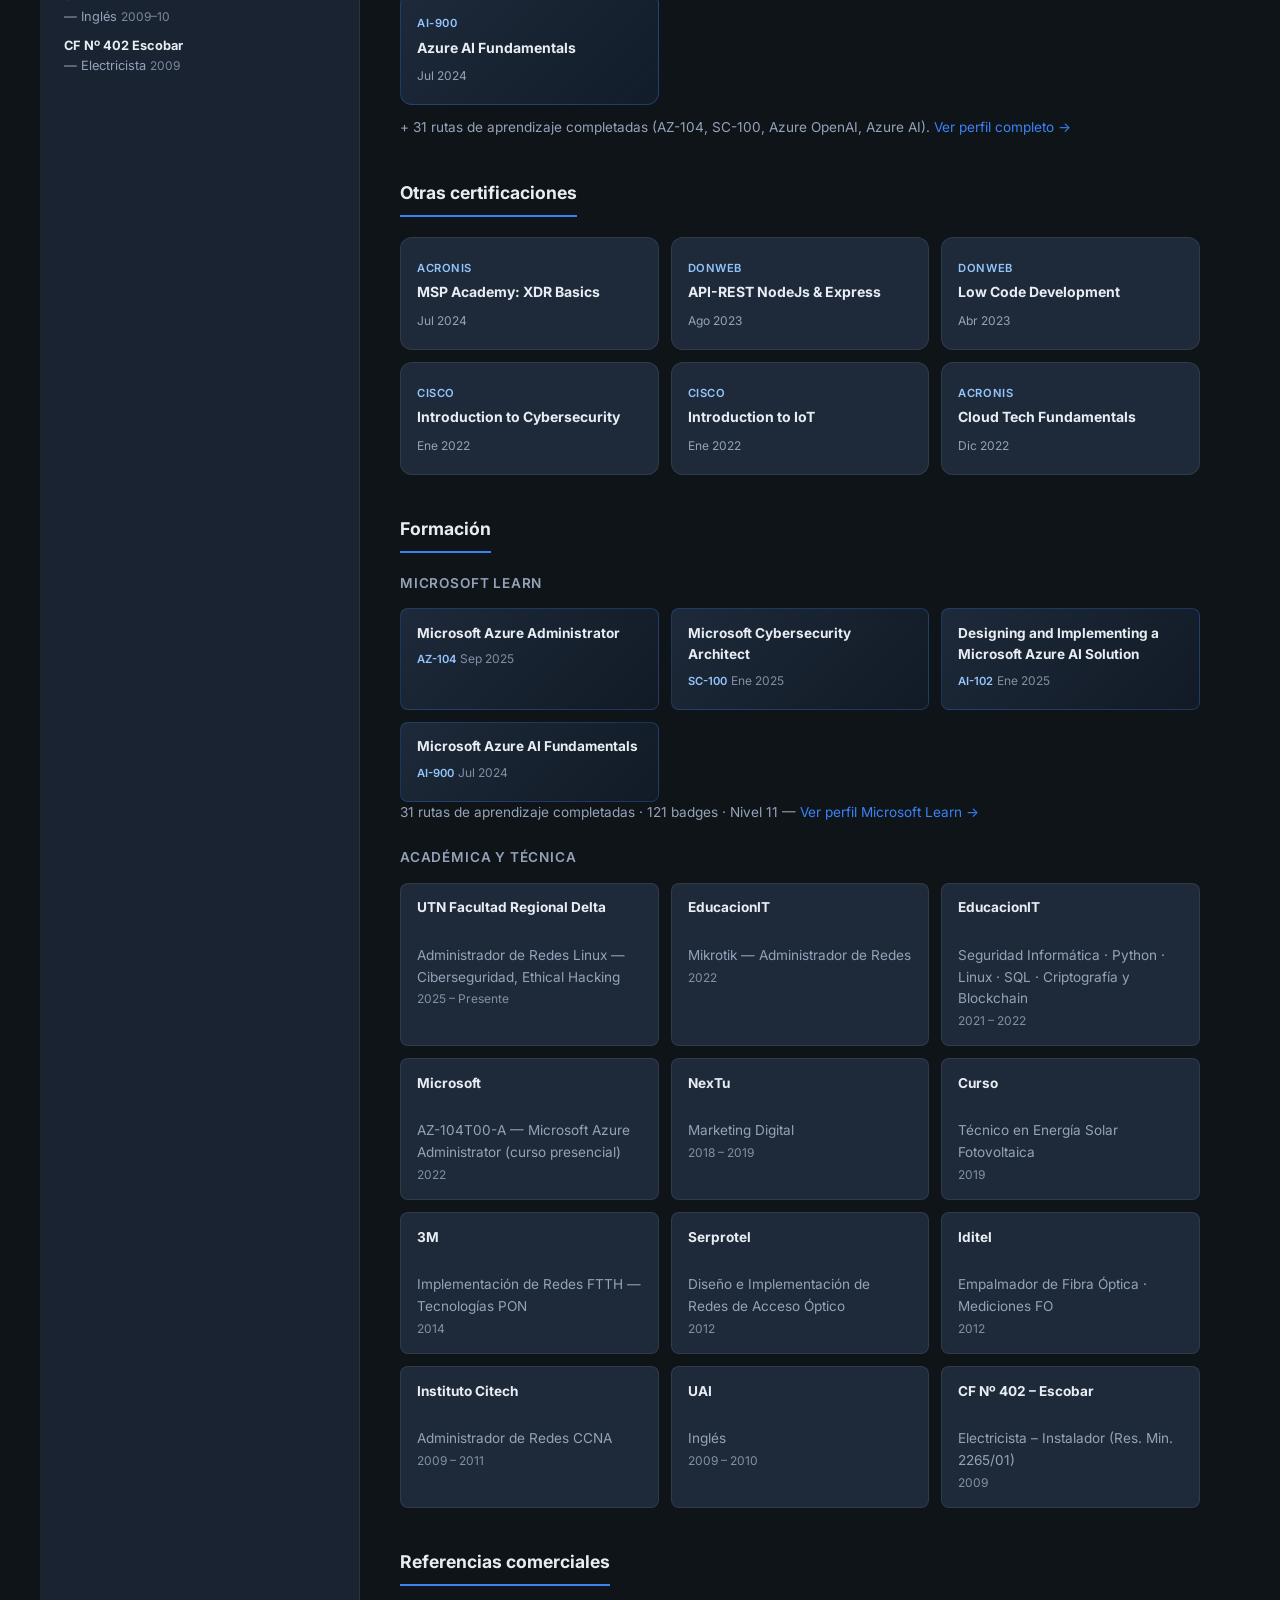
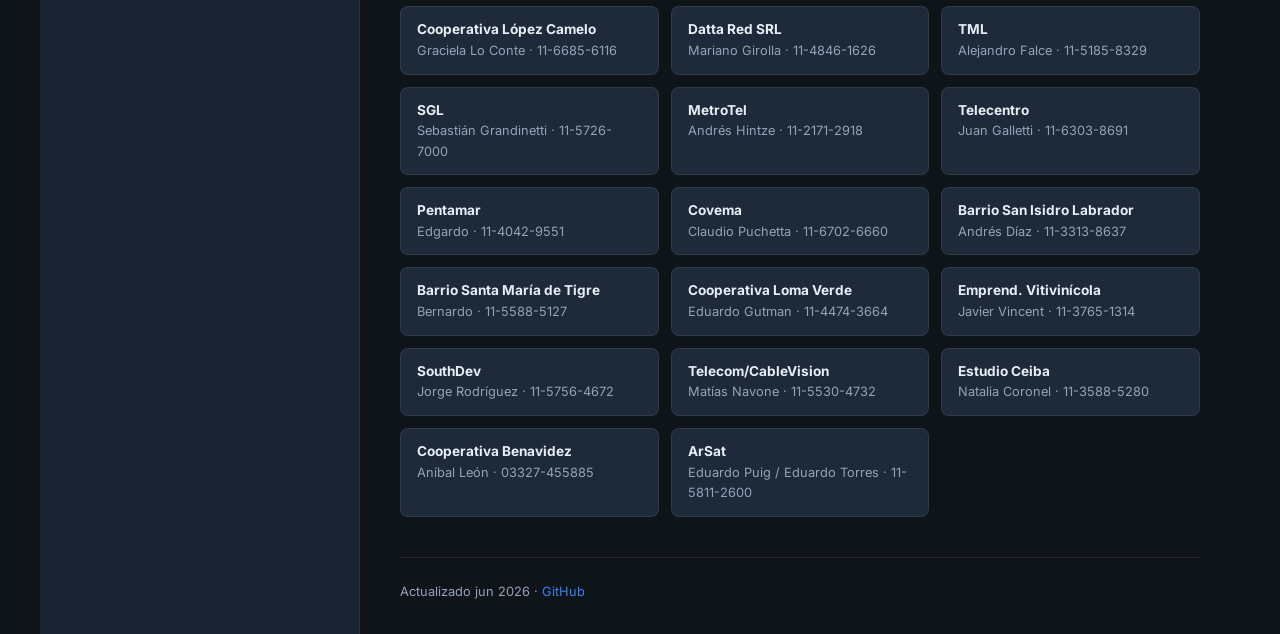
==== commit 31840d14: "Agregar cartas de presentación para empleo y clientes. Incluye HTML, Markdown, PDFs y enlace desde e" ====
--- a/index.html
+++ b/index.html
@@ -88,7 +88,8 @@
           telecomunicaciones, transmisión de datos y gestión empresarial.
         </p>
         <div class="actions">
-          <a class="btn primary" href="docs/CV-Sambucetti-Cristian-v1.7.pdf" download>Descargar PDF</a>
+          <a class="btn primary" href="docs/CV-Sambucetti-Cristian-2026.pdf" download="CV-Sambucetti-Cristian-2026.pdf">Descargar PDF</a>
+          <a class="btn" href="cartas.html">Cartas de presentación</a>
           <a class="btn" href="cv.md">Ver Markdown</a>
           <a class="btn" href="https://www.linkedin.com/in/cristian-sambucetti-06586041/" target="_blank" rel="noopener">LinkedIn</a>
         </div>
--- a/styles.css
+++ b/styles.css
@@ -464,19 +464,86 @@
   body {
     background: #fff;
     color: #111;
+    font-size: 10pt;
+  }
+
+  .page {
+    grid-template-columns: 1fr;
+    max-width: none;
   }
 
   .sidebar {
     background: #f8fafc;
     color: #111;
+    border-right: none;
+    border-bottom: 1px solid #ddd;
+    padding: 1rem 0;
+    page-break-after: avoid;
+  }
+
+  .profile h1,
+  .edu-list strong,
+  .job h3,
+  .edu-card strong,
+  .refs-grid strong {
+    color: #111;
+  }
+
+  .contact-list a,
+  .tags li {
+    color: #333;
+  }
+
+  .tags li {
+    background: #eef2ff;
+    border-color: #c7d2fe;
+    color: #3730a3;
+  }
+
+  .ms-stats .stats-row div {
+    background: #eef2ff;
+    border-color: #c7d2fe;
+  }
+
+  .ms-stats .stats-row strong {
+    color: #1d4ed8;
   }
 
   .job,
-  .refs-grid div {
+  .refs-grid div,
+  .cert-card,
+  .edu-card {
+    background: #fff;
+    border-color: #ddd;
     break-inside: avoid;
   }
 
-  .actions {
+  .cert-card.highlight,
+  .edu-card.ms {
+    background: #f8fafc;
+    border-color: #93c5fd;
+  }
+
+  .content {
+    padding: 1rem 0;
+  }
+
+  .actions,
+  footer {
     display: none;
   }
-}
+
+  .content h2 {
+    color: #111;
+    border-bottom-color: #2563eb;
+  }
+
+  .subsection {
+    color: #444;
+  }
+
+  a {
+    color: #1d4ed8;
+    text-decoration: none;
+  }
+}
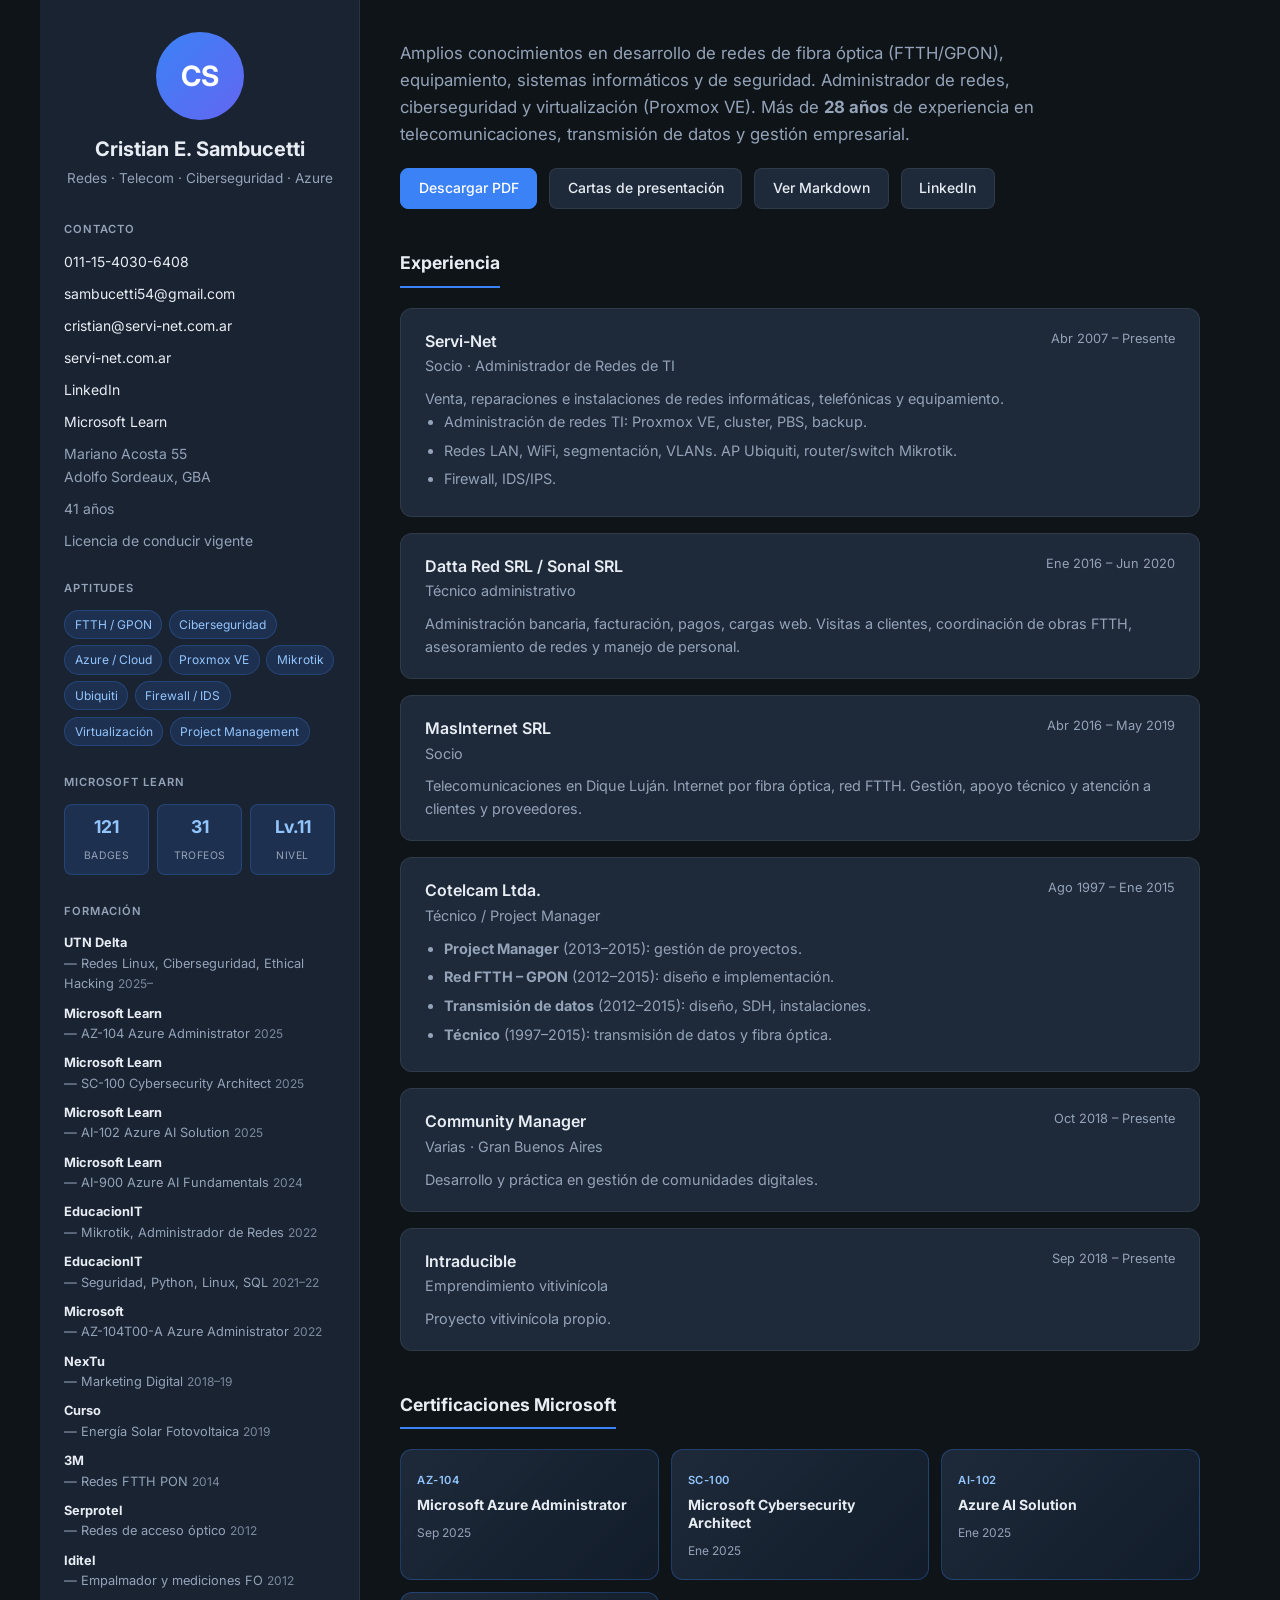
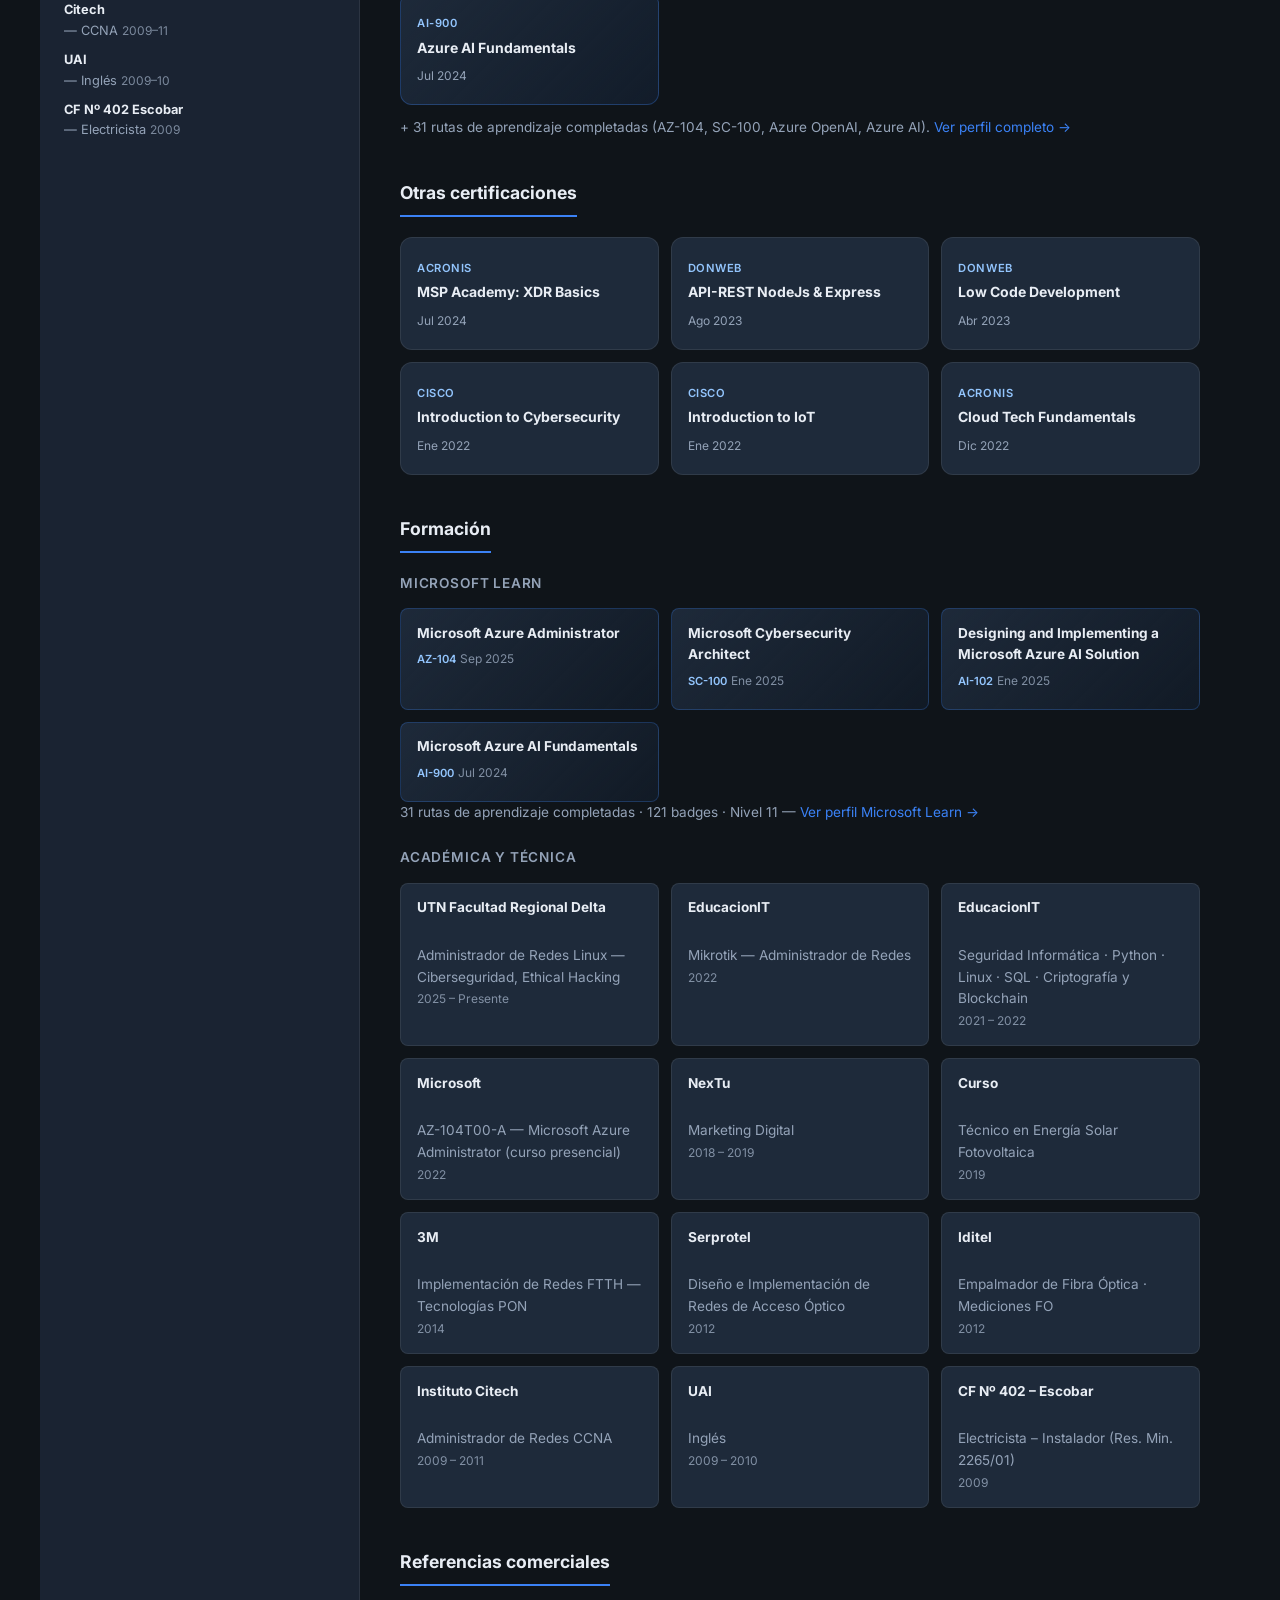
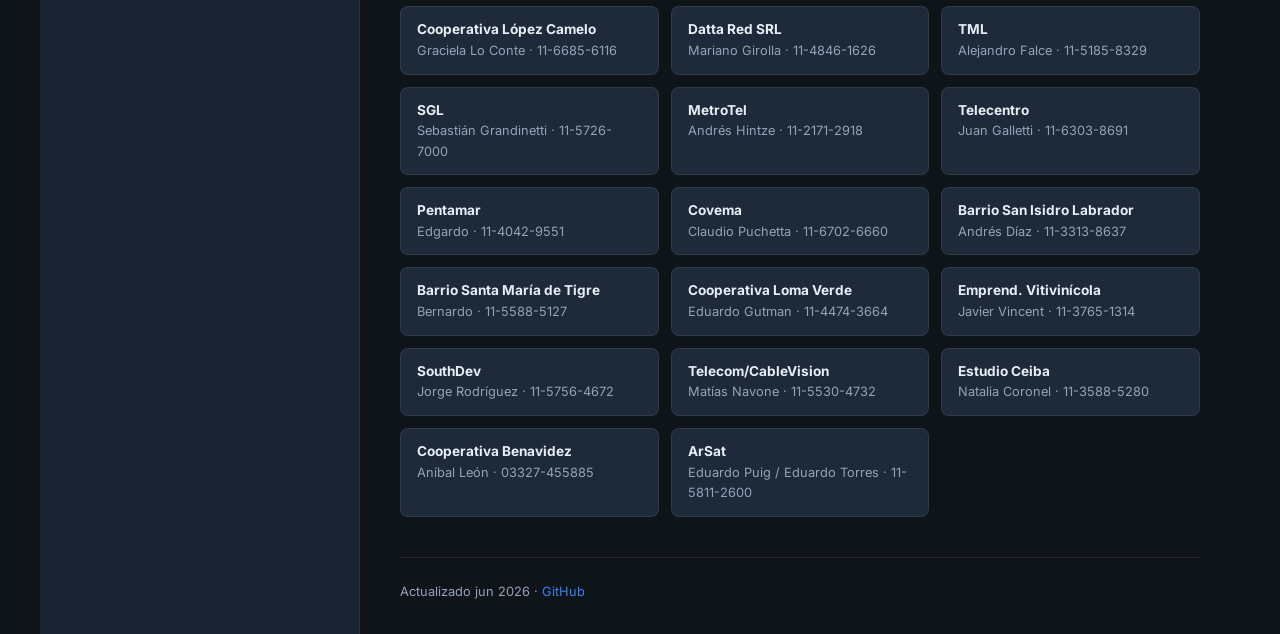
==== commit 3e29f4dd: "Agregar edad y licencia de conducir al CV y cartas. Incluye movilidad para visitas y obras en la car" ====
--- a/index.html
+++ b/index.html
@@ -29,6 +29,8 @@
           <li><a href="https://www.linkedin.com/in/cristian-sambucetti-06586041/" target="_blank" rel="noopener">LinkedIn</a></li>
           <li><a href="https://learn.microsoft.com/en-us/users/cristiansambucetti-1526/credentials" target="_blank" rel="noopener">Microsoft Learn</a></li>
           <li>Mariano Acosta 55<br>Adolfo Sordeaux, GBA</li>
+          <li>41 años</li>
+          <li>Licencia de conducir vigente</li>
         </ul>
       </section>
 
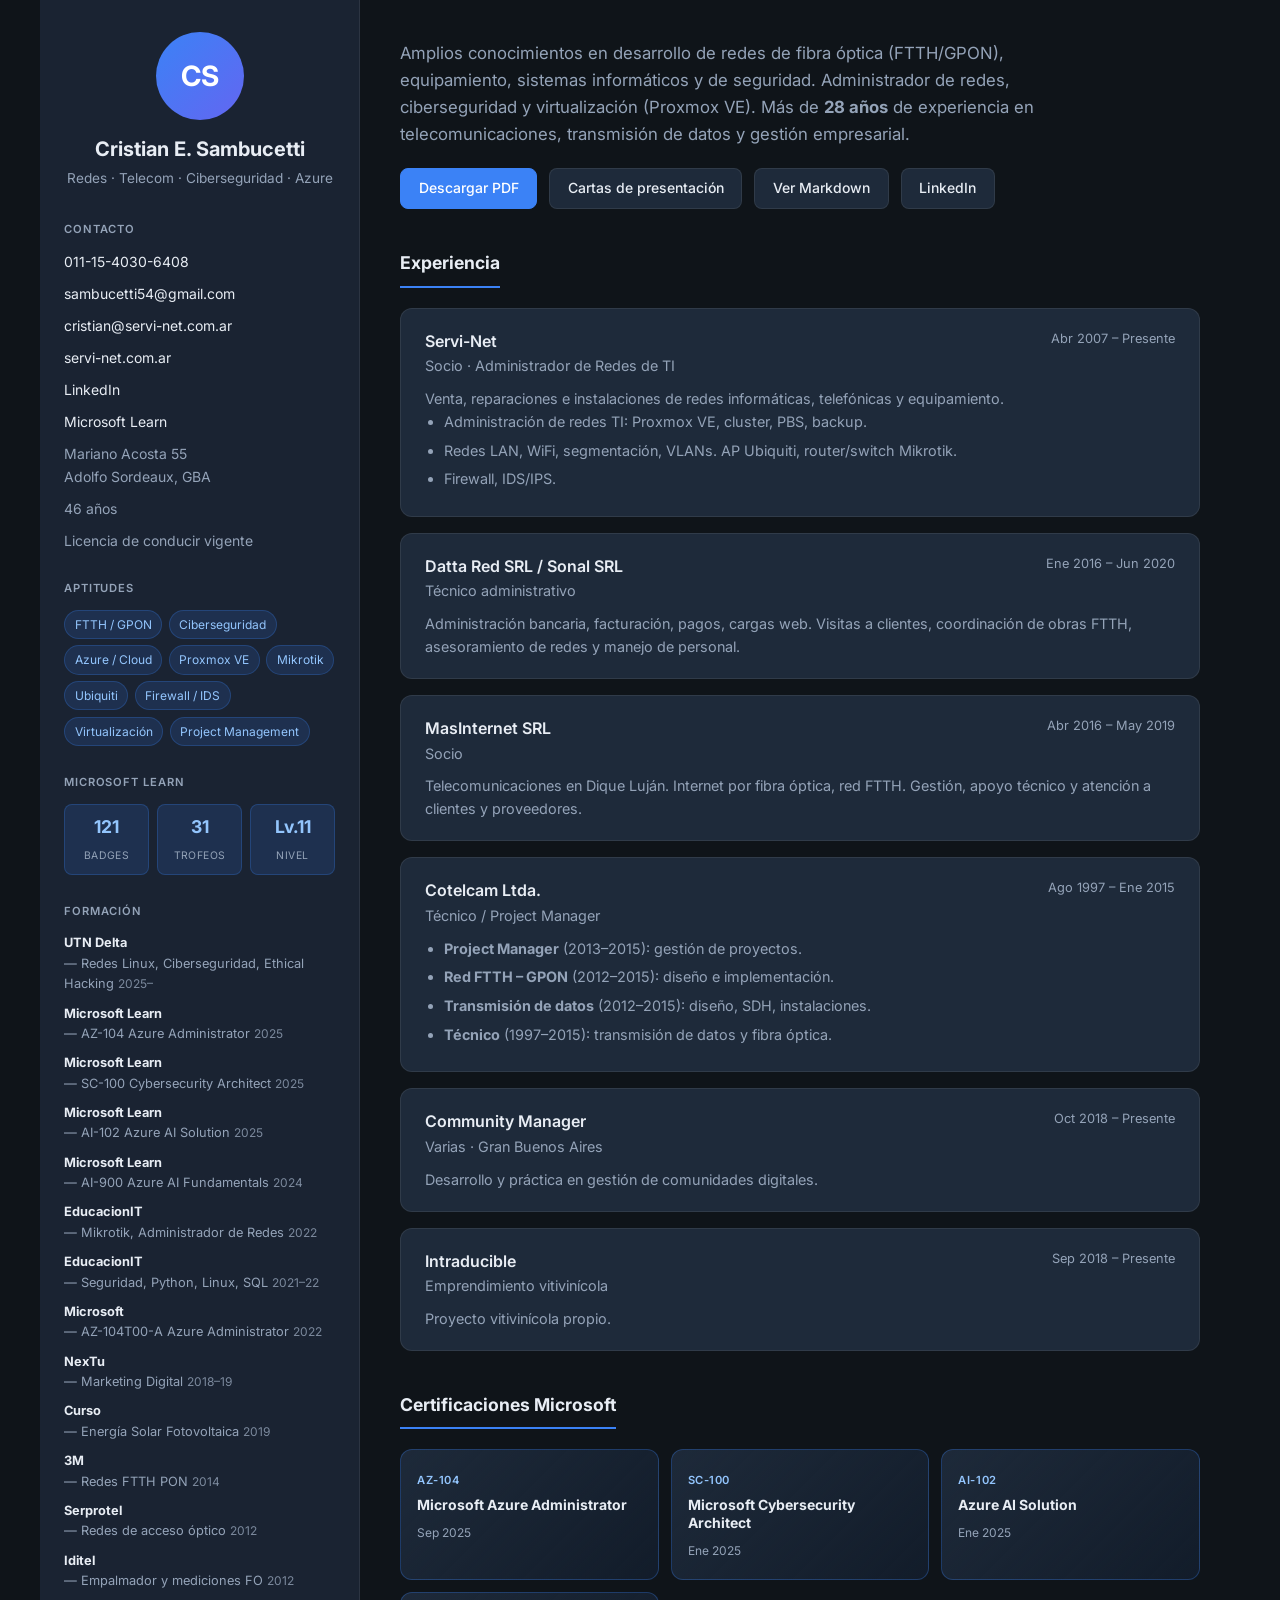
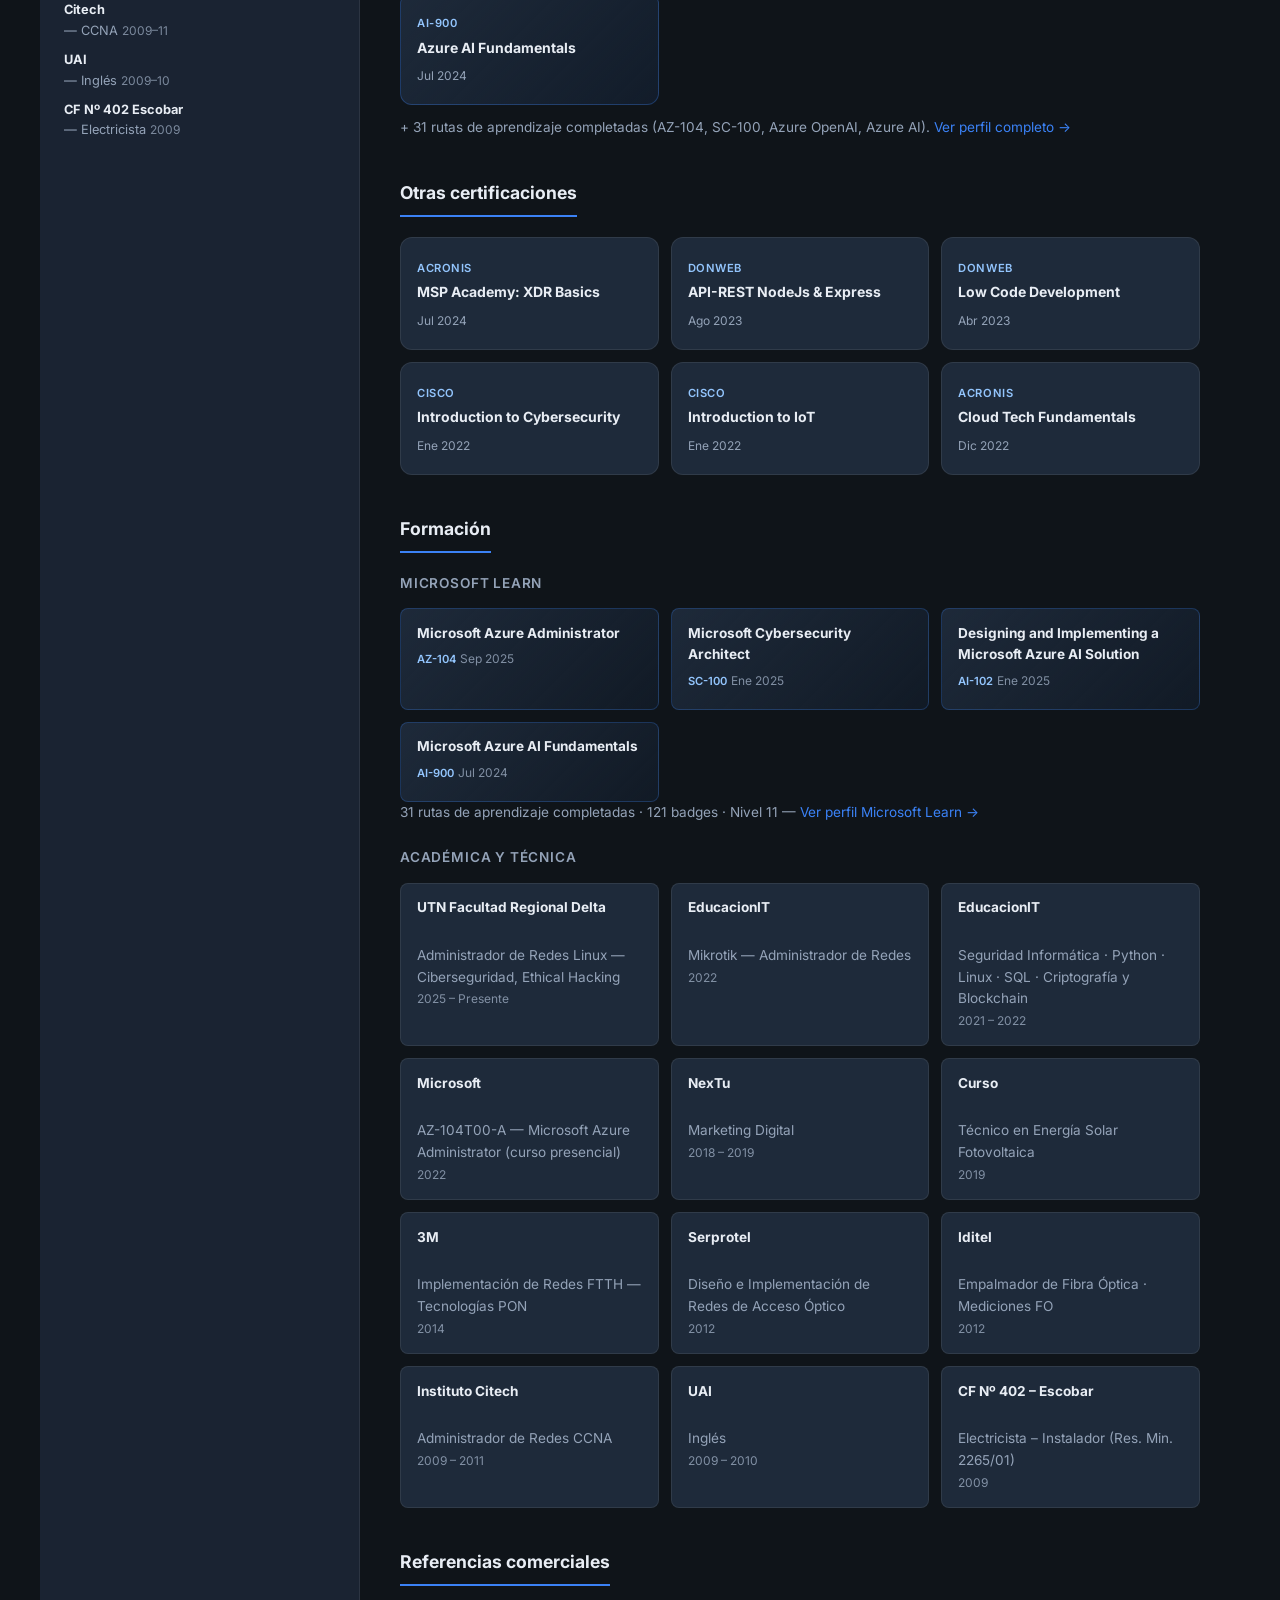
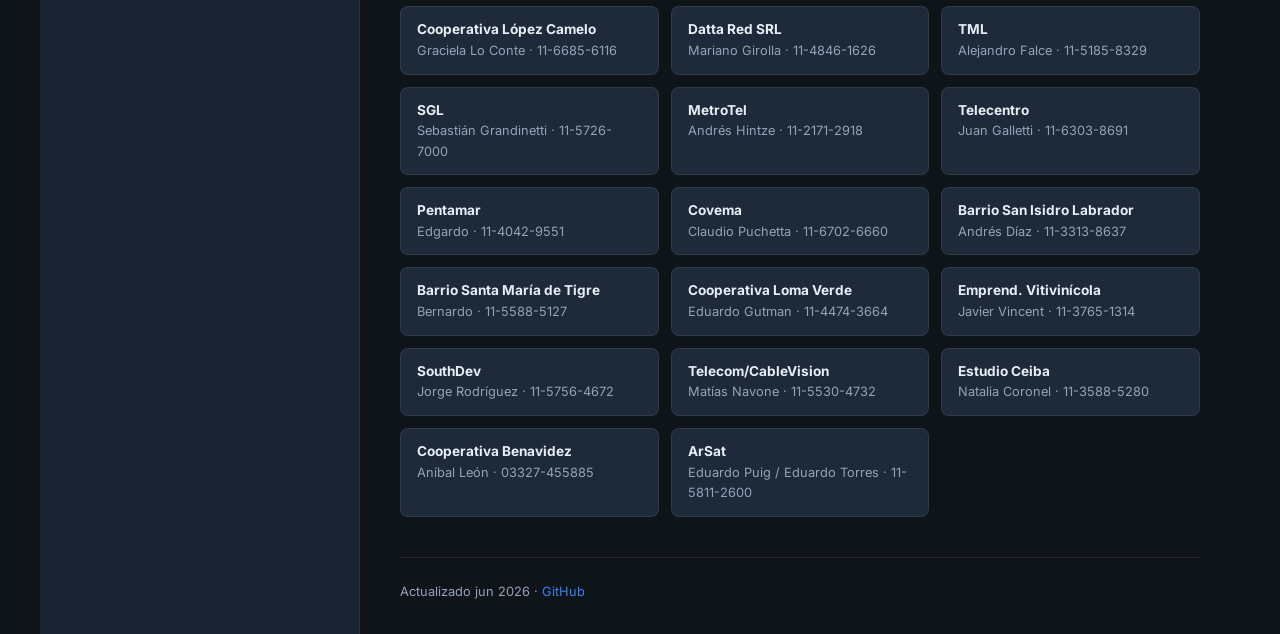
==== commit 187839aa: "Corregir edad a 46 años en CV y carta de empleo. Co-authored-by: Cursor <cursoragent@cursor.com>" ====
--- a/index.html
+++ b/index.html
@@ -29,7 +29,7 @@
           <li><a href="https://www.linkedin.com/in/cristian-sambucetti-06586041/" target="_blank" rel="noopener">LinkedIn</a></li>
           <li><a href="https://learn.microsoft.com/en-us/users/cristiansambucetti-1526/credentials" target="_blank" rel="noopener">Microsoft Learn</a></li>
           <li>Mariano Acosta 55<br>Adolfo Sordeaux, GBA</li>
-          <li>41 años</li>
+          <li>46 años</li>
           <li>Licencia de conducir vigente</li>
         </ul>
       </section>
